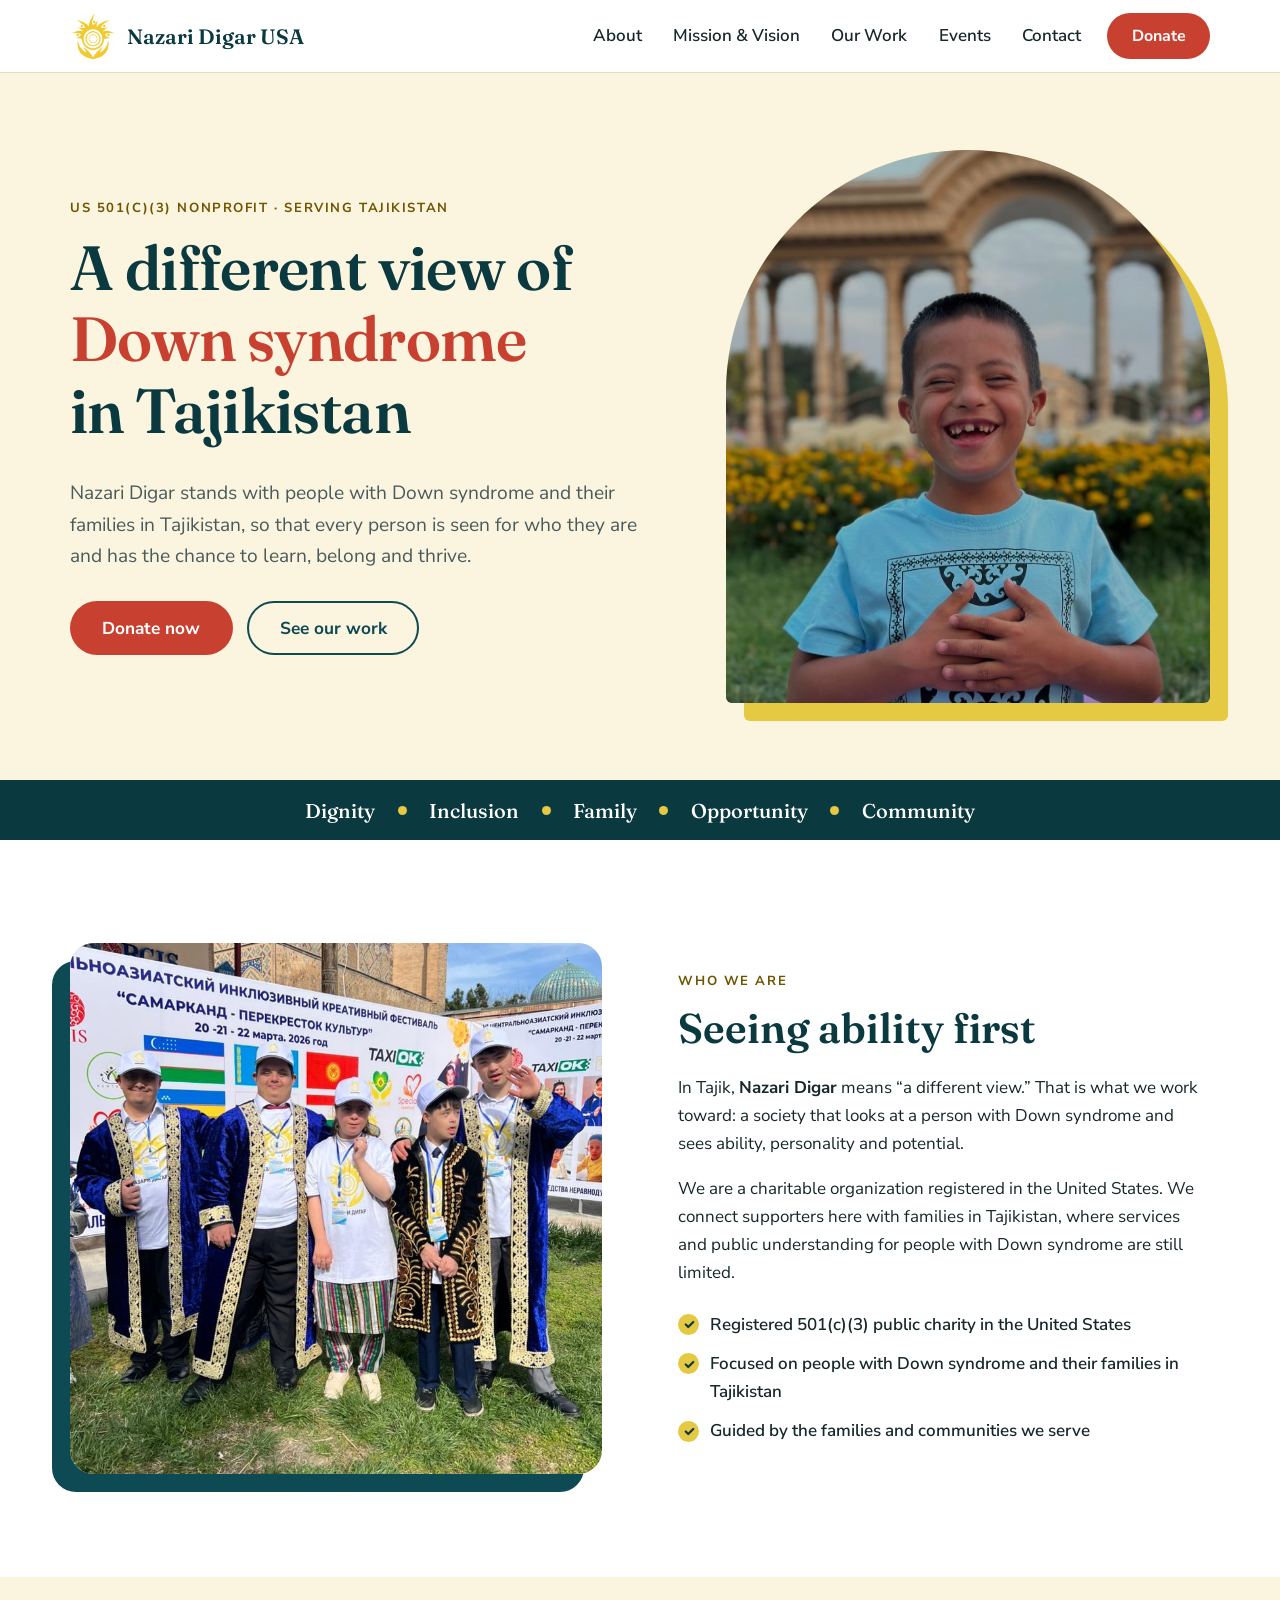
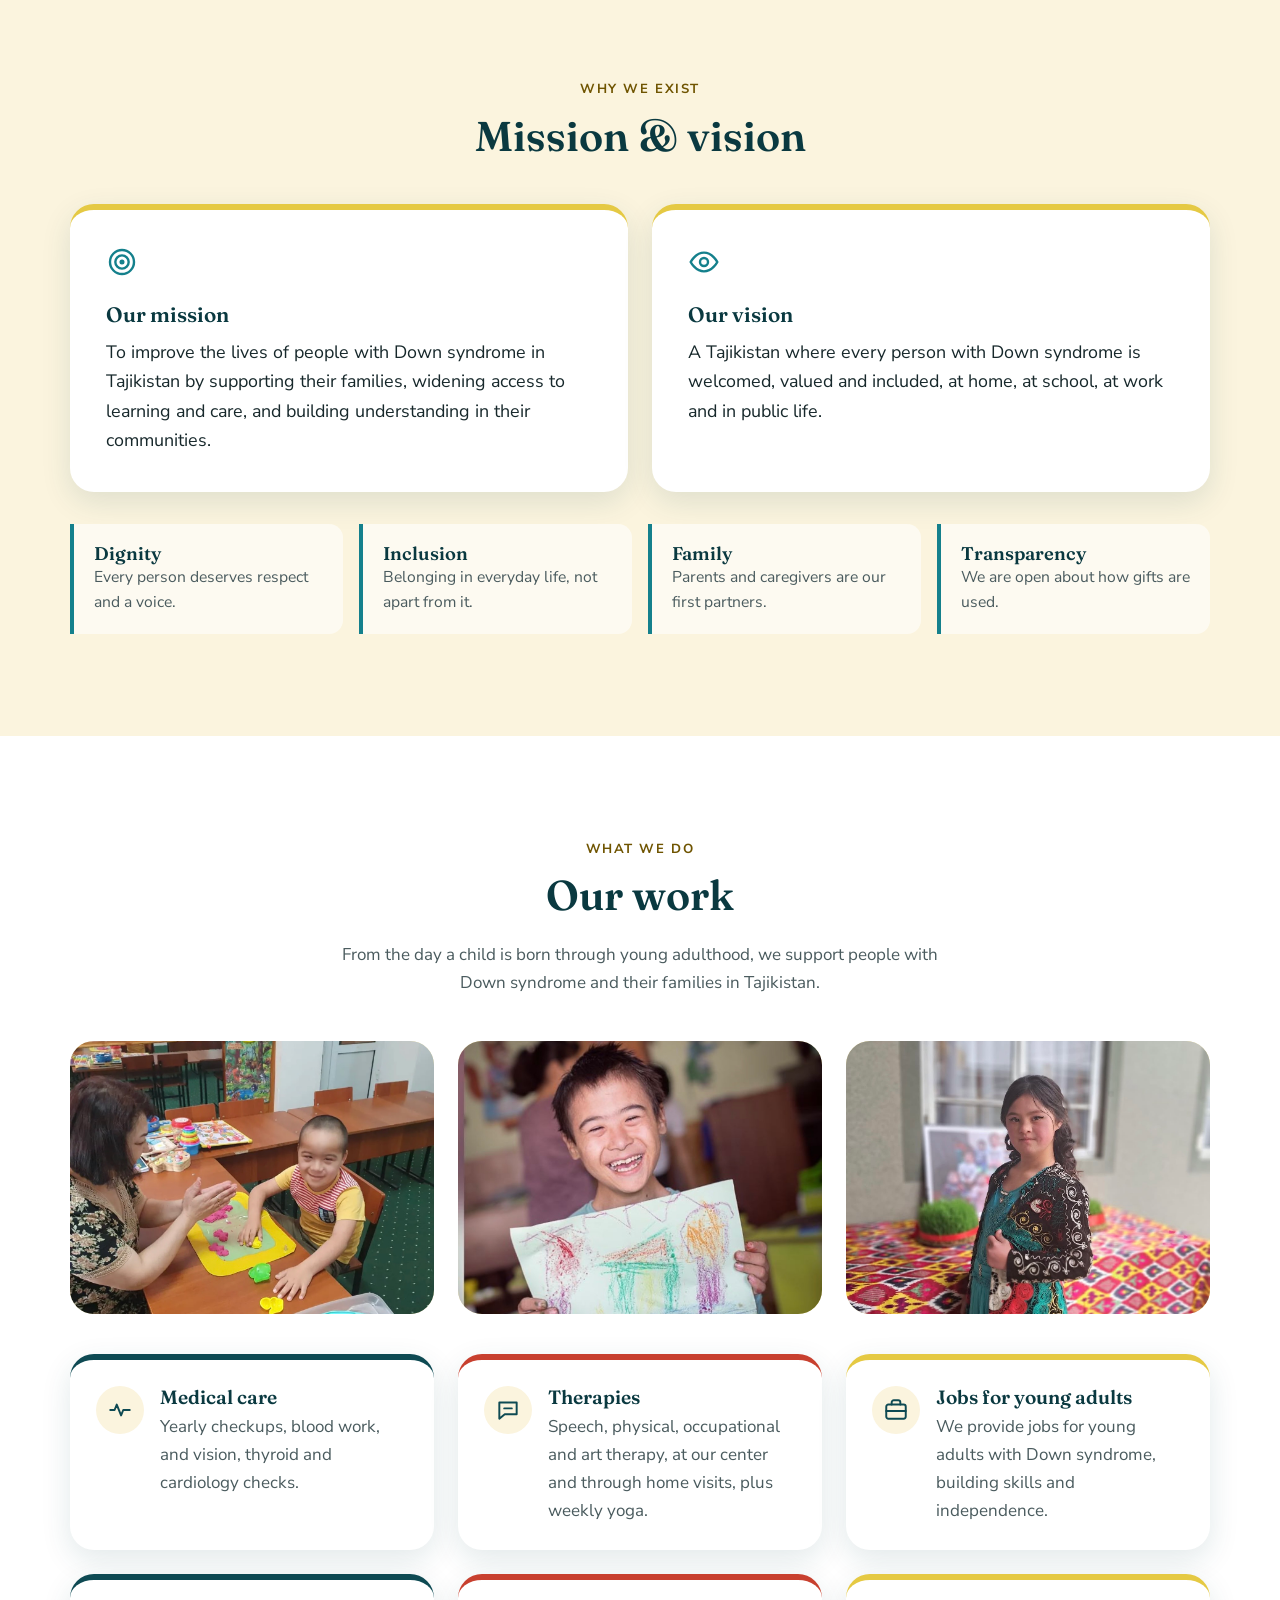
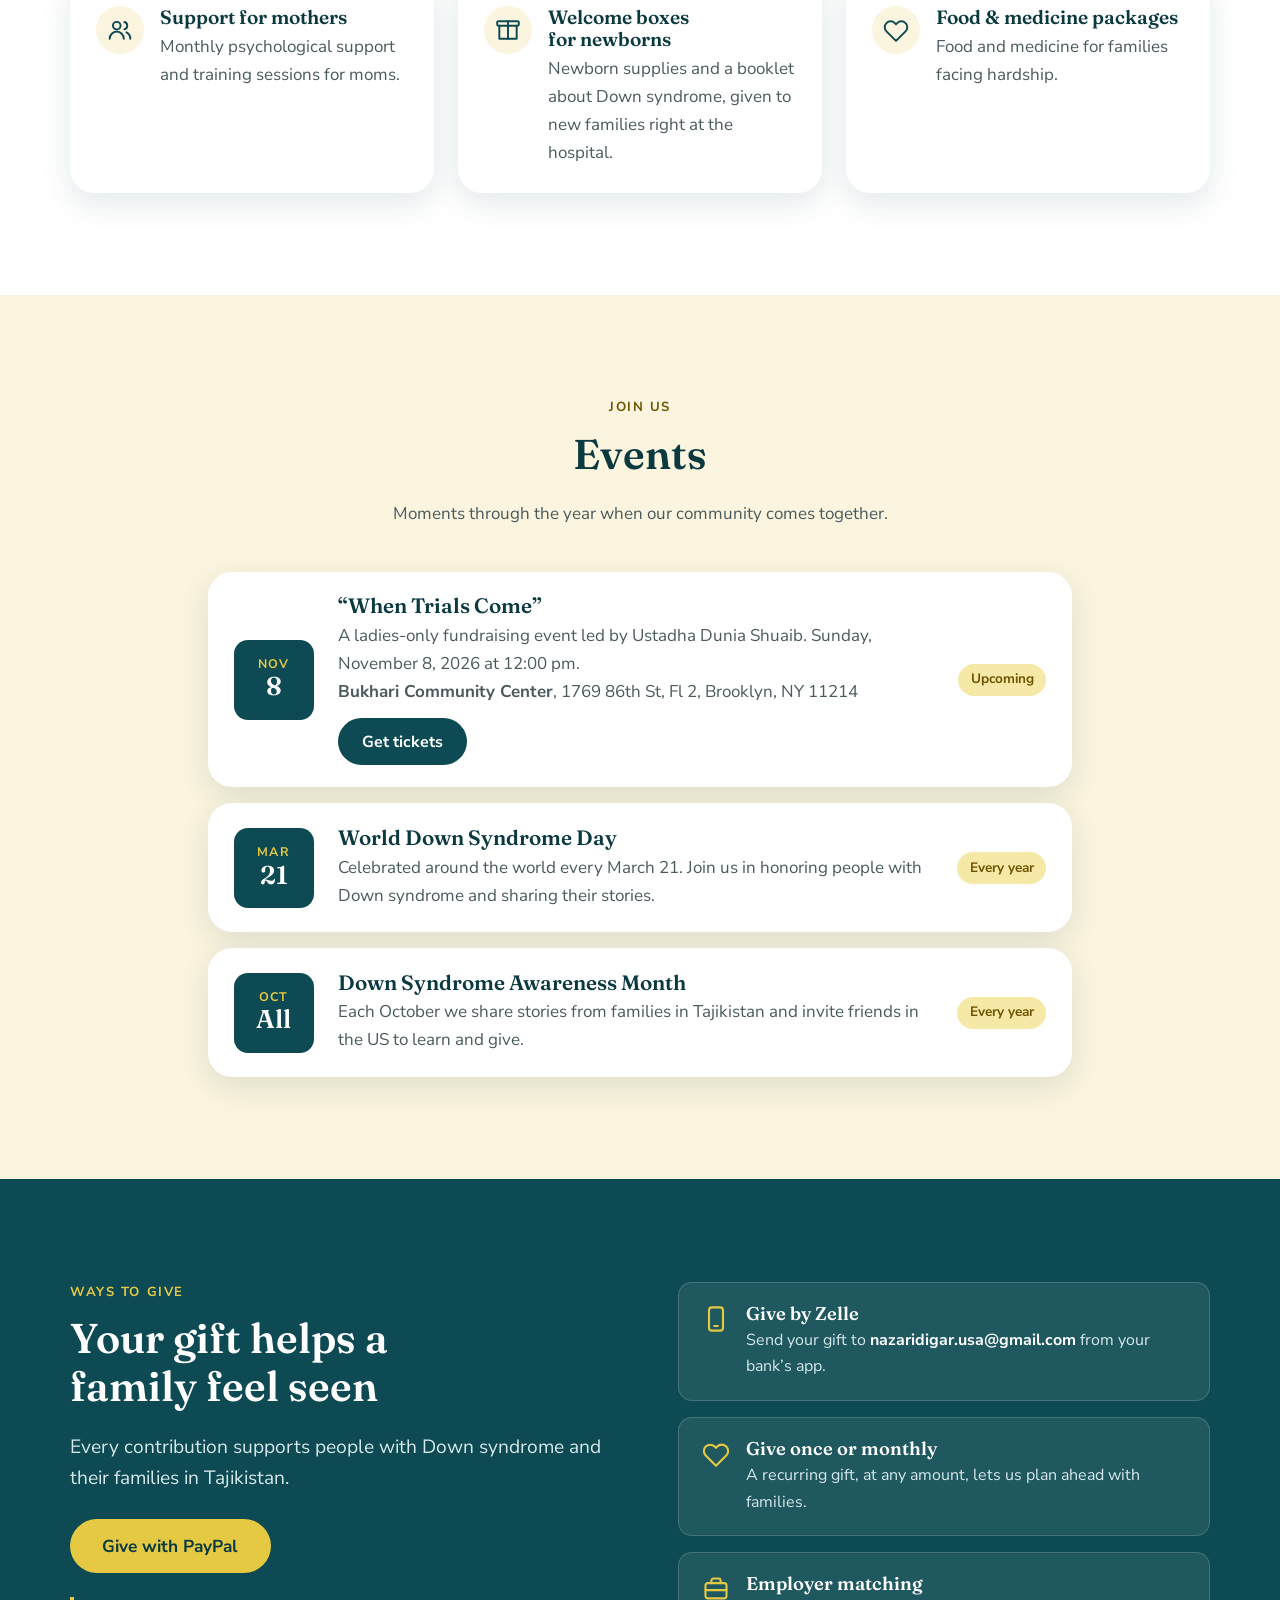
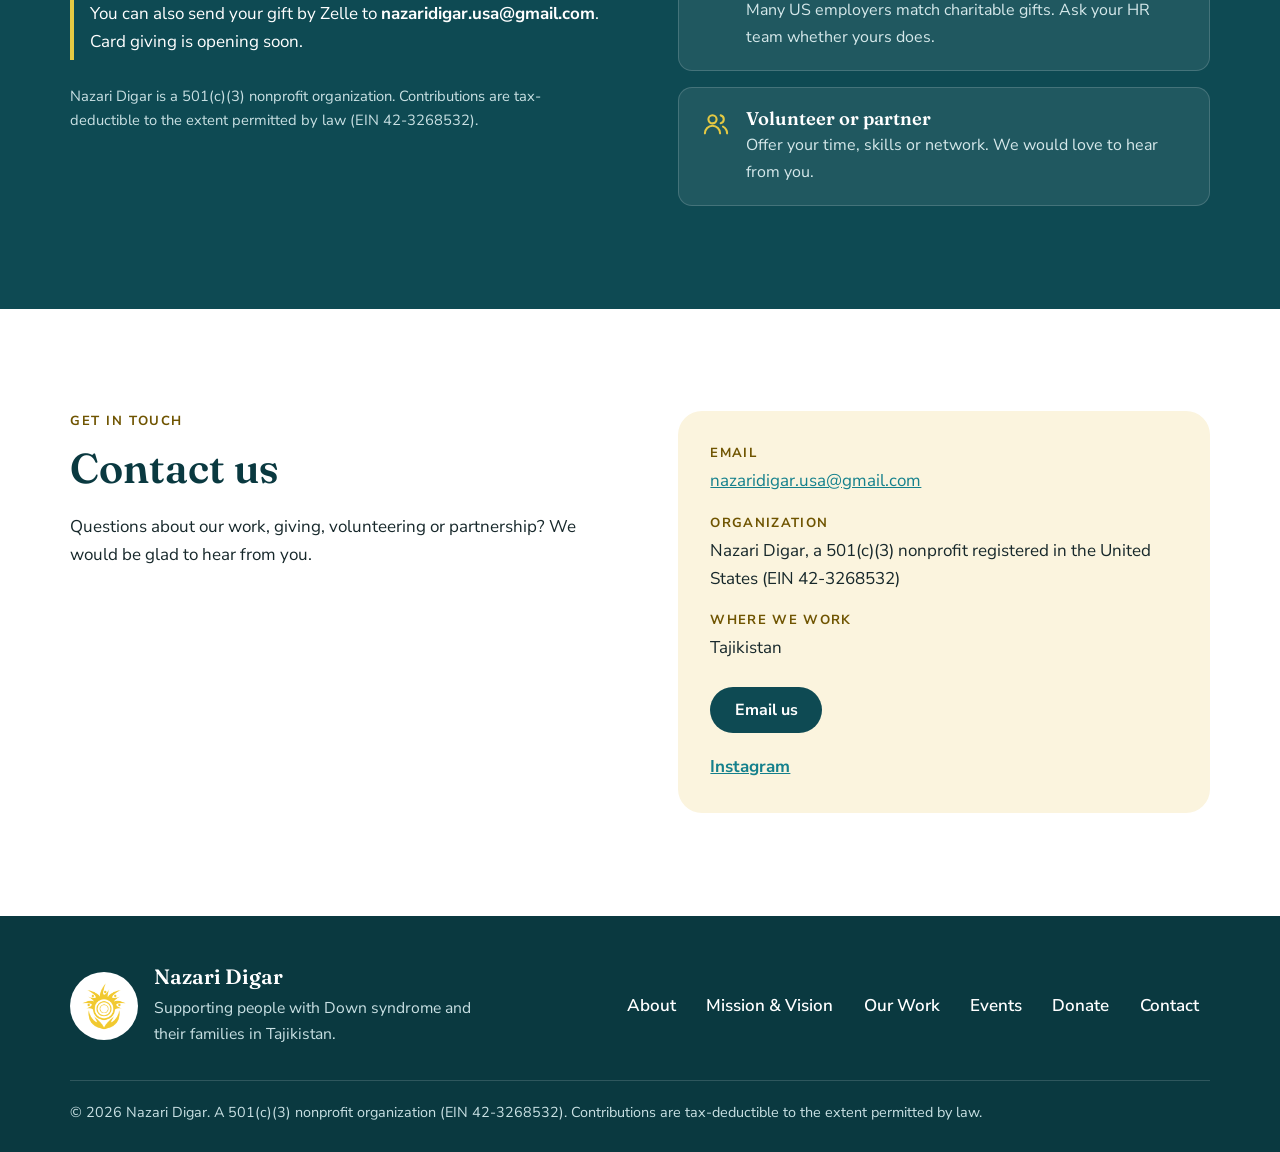
==== index.html @ 706bd33f "Version the stylesheet and script links so browsers load updates Co-Authored-By: Claude Opus 5.5 <no" ====
<!DOCTYPE html>
<html lang="en">
<head>
  <meta charset="utf-8">
  <meta name="viewport" content="width=device-width, initial-scale=1">
  <title>Nazari Digar | Supporting people with Down syndrome in Tajikistan</title>
  <meta name="description" content="Nazari Digar is a US-registered 501(c)(3) nonprofit supporting people with Down syndrome and their families in Tajikistan.">
  <meta property="og:title" content="Nazari Digar">
  <meta property="og:description" content="A US-registered 501(c)(3) nonprofit supporting people with Down syndrome and their families in Tajikistan.">
  <meta property="og:type" content="website">
  <meta property="og:url" content="https://nazaridigarusa.org/">
  <meta property="og:image" content="https://nazaridigarusa.org/photos/hero.jpg">
  <link rel="canonical" href="https://nazaridigarusa.org/">
  <link rel="icon" type="image/png" href="assets/logo-mark.png">
  <link rel="preconnect" href="https://fonts.googleapis.com">
  <link rel="preconnect" href="https://fonts.gstatic.com" crossorigin>
  <link href="https://fonts.googleapis.com/css2?family=Fraunces:opsz,wght@9..144,500;9..144,600;9..144,700&family=Nunito+Sans:opsz,wght@6..12,400;6..12,600;6..12,700&display=swap" rel="stylesheet">
  <link rel="stylesheet" href="styles.css?v=20261004c">
</head>
<body>
  <a class="skip-link" href="#main">Skip to main content</a>

  <header class="site-header">
    <div class="container header-inner">
      <a class="brand" href="#top" aria-label="Nazari Digar USA, home">
        <img src="assets/logo-mark.png" alt="" width="46" height="48">
        <span>Nazari Digar USA</span>
      </a>

      <button class="nav-toggle" type="button" aria-expanded="false" aria-controls="site-nav">
        <svg aria-hidden="true" viewBox="0 0 24 24" width="24" height="24" fill="none" stroke="currentColor" stroke-width="2" stroke-linecap="round"><path d="M4 7h16M4 12h16M4 17h16"/></svg>
        <span>Menu</span>
      </button>

      <nav id="site-nav" class="site-nav" aria-label="Main">
        <a href="#about">About</a>
        <a href="#mission">Mission &amp; Vision</a>
        <a href="#work">Our Work</a>
        <a href="#events">Events</a>
        <a href="#contact">Contact</a>
        <a class="btn btn-donate" href="#donate" data-donate>Donate</a>
      </nav>
    </div>
  </header>

  <main id="main">
    <!-- HERO -->
    <section class="hero" id="top">
      <div class="container hero-inner">
        <div class="hero-copy">
          <p class="eyebrow">US 501(c)(3) nonprofit &middot; Serving Tajikistan</p>
          <h1>A different view of <em>Down syndrome</em> in Tajikistan</h1>
          <p class="lead">Nazari Digar stands with people with Down syndrome and their families in Tajikistan, so that every person is seen for who they are and has the chance to learn, belong and thrive.</p>
          <div class="actions">
            <a class="btn btn-donate btn-lg" href="#donate" data-donate>Donate now</a>
            <a class="btn btn-ghost btn-lg" href="#work">See our work</a>
          </div>
        </div>
        <figure class="photo photo-arch" data-label="photos/hero.jpg">
          <img src="photos/hero.jpg" alt="A boy with Down syndrome laughing with his hands on his chest, in a park in Tajikistan" width="1179" height="1329" style="object-position: 50% 30%">
        </figure>
      </div>
    </section>

    <div class="band" aria-hidden="true">
      <div class="container band-inner">
        <span>Dignity</span><i></i><span>Inclusion</span><i></i><span>Family</span><i></i><span>Opportunity</span><i></i><span>Community</span>
      </div>
    </div>

    <!-- ABOUT -->
    <section class="section" id="about">
      <div class="container split">
        <figure class="photo photo-offset" data-label="photos/about.jpg">
          <img src="photos/about.jpg" alt="Five young people with Down syndrome in traditional robes and Nazari Digar shirts at an inclusive festival in Samarkand" width="810" height="1080" loading="lazy" style="object-position: 50% 62%">
        </figure>
        <div>
          <p class="eyebrow">Who we are</p>
          <h2>Seeing ability first</h2>
          <!-- DRAFT COPY: please review and correct -->
          <p>In Tajik, <strong>Nazari Digar</strong> means &ldquo;a different view.&rdquo; That is what we work toward: a society that looks at a person with Down syndrome and sees ability, personality and potential.</p>
          <p>We are a charitable organization registered in the United States. We connect supporters here with families in Tajikistan, where services and public understanding for people with Down syndrome are still limited.</p>
          <ul class="checks">
            <li>Registered 501(c)(3) public charity in the United States</li>
            <li>Focused on people with Down syndrome and their families in Tajikistan</li>
            <li>Guided by the families and communities we serve</li>
          </ul>
        </div>
      </div>
    </section>

    <!-- MISSION & VISION -->
    <section class="section section-cream" id="mission">
      <div class="container">
        <div class="section-head">
          <p class="eyebrow">Why we exist</p>
          <h2>Mission &amp; vision</h2>
        </div>
        <!-- DRAFT COPY: please review and correct -->
        <div class="mv-grid">
          <article class="mv-card">
            <svg aria-hidden="true" viewBox="0 0 24 24" width="32" height="32" fill="none" stroke="currentColor" stroke-width="1.8" stroke-linecap="round" stroke-linejoin="round"><circle cx="12" cy="12" r="9"/><circle cx="12" cy="12" r="5"/><circle cx="12" cy="12" r="1"/></svg>
            <h3>Our mission</h3>
            <p>To improve the lives of people with Down syndrome in Tajikistan by supporting their families, widening access to learning and care, and building understanding in their communities.</p>
          </article>
          <article class="mv-card">
            <svg aria-hidden="true" viewBox="0 0 24 24" width="32" height="32" fill="none" stroke="currentColor" stroke-width="1.8" stroke-linecap="round" stroke-linejoin="round"><path d="M2 12s3.6-7 10-7 10 7 10 7-3.6 7-10 7S2 12 2 12Z"/><circle cx="12" cy="12" r="3"/></svg>
            <h3>Our vision</h3>
            <p>A Tajikistan where every person with Down syndrome is welcomed, valued and included, at home, at school, at work and in public life.</p>
          </article>
        </div>
        <ul class="values" aria-label="Our values">
          <li><strong>Dignity</strong>Every person deserves respect and a voice.</li>
          <li><strong>Inclusion</strong>Belonging in everyday life, not apart from it.</li>
          <li><strong>Family</strong>Parents and caregivers are our first partners.</li>
          <li><strong>Transparency</strong>We are open about how gifts are used.</li>
        </ul>
      </div>
    </section>

    <!-- OUR WORK -->
    <section class="section" id="work">
      <div class="container">
        <div class="section-head">
          <p class="eyebrow">What we do</p>
          <h2>Our work</h2>
          <p>From the day a child is born through young adulthood, we support people with Down syndrome and their families in Tajikistan.</p>
        </div>
        <div class="photo-strip">
          <figure class="photo" data-label="photos/program-learning.jpg">
            <img src="photos/program-learning.jpg" alt="A teacher claps as a smiling boy with Down syndrome shapes modelling clay at a classroom table" width="1179" height="1128" loading="lazy" style="object-position: 50% 30%">
          </figure>
          <figure class="photo" data-label="photos/program-family.jpg">
            <img src="photos/program-family.jpg" alt="A laughing boy with Down syndrome holds up his colourful crayon drawing" width="1179" height="1155" loading="lazy" style="object-position: 50% 22%">
          </figure>
          <figure class="photo" data-label="photos/program-awareness.jpg">
            <img src="photos/program-awareness.jpg" alt="A girl with Down syndrome in an embroidered traditional jacket beside a Navruz table" width="1179" height="1308" loading="lazy" style="object-position: 50% 18%">
          </figure>
        </div>
        <ul class="programs">
          <li class="program">
            <span class="program-icon"><svg aria-hidden="true" viewBox="0 0 24 24" width="26" height="26" fill="none" stroke="currentColor" stroke-width="1.8" stroke-linecap="round" stroke-linejoin="round"><path d="M3 12h4l2-5 4 10 2-5h6"/></svg></span>
            <div>
              <h3>Medical care</h3>
              <p>Yearly checkups, blood work, and vision, thyroid and cardiology checks.</p>
            </div>
          </li>
          <li class="program">
            <span class="program-icon"><svg aria-hidden="true" viewBox="0 0 24 24" width="26" height="26" fill="none" stroke="currentColor" stroke-width="1.8" stroke-linecap="round" stroke-linejoin="round"><path d="M4 5h16v11H9l-5 4V5Z"/><path d="M8.5 10.5h7"/></svg></span>
            <div>
              <h3>Therapies</h3>
              <p>Speech, physical, occupational and art therapy, at our center and through home visits, plus weekly yoga.</p>
            </div>
          </li>
          <li class="program">
            <span class="program-icon"><svg aria-hidden="true" viewBox="0 0 24 24" width="26" height="26" fill="none" stroke="currentColor" stroke-width="1.8" stroke-linecap="round" stroke-linejoin="round"><rect x="3" y="7" width="18" height="13" rx="2"/><path d="M8 7V5a2 2 0 0 1 2-2h4a2 2 0 0 1 2 2v2M3 13h18"/></svg></span>
            <div>
              <h3>Jobs for young adults</h3>
              <p>We provide jobs for young adults with Down syndrome, building skills and independence.</p>
            </div>
          </li>
          <li class="program">
            <span class="program-icon"><svg aria-hidden="true" viewBox="0 0 24 24" width="26" height="26" fill="none" stroke="currentColor" stroke-width="1.8" stroke-linecap="round" stroke-linejoin="round"><circle cx="9" cy="8" r="3.5"/><path d="M2.5 20a6.5 6.5 0 0 1 13 0M16 4.6a3.5 3.5 0 0 1 0 6.8M18 14.2a6.5 6.5 0 0 1 3.5 5.8"/></svg></span>
            <div>
              <h3>Support for mothers</h3>
              <p>Monthly psychological support and training sessions for moms.</p>
            </div>
          </li>
          <li class="program">
            <span class="program-icon"><svg aria-hidden="true" viewBox="0 0 24 24" width="26" height="26" fill="none" stroke="currentColor" stroke-width="1.8" stroke-linecap="round" stroke-linejoin="round"><path d="M20 8v12H4V8"/><rect x="2" y="4" width="20" height="4" rx="1"/><path d="M12 4v16"/></svg></span>
            <div>
              <h3>Welcome boxes for newborns</h3>
              <p>Newborn supplies and a booklet about Down syndrome, given to new families right at the hospital.</p>
            </div>
          </li>
          <li class="program">
            <span class="program-icon"><svg aria-hidden="true" viewBox="0 0 24 24" width="26" height="26" fill="none" stroke="currentColor" stroke-width="1.8" stroke-linecap="round" stroke-linejoin="round"><path d="M20.8 5.6a5.4 5.4 0 0 0-7.7 0L12 6.7l-1.1-1.1a5.4 5.4 0 0 0-7.7 7.7L12 22l8.8-8.7a5.4 5.4 0 0 0 0-7.7Z"/></svg></span>
            <div>
              <h3>Food &amp; medicine packages</h3>
              <p>Food and medicine for families facing hardship.</p>
            </div>
          </li>
        </ul>
      </div>
    </section>

    <!-- EVENTS -->
    <section class="section section-cream" id="events">
      <div class="container">
        <div class="section-head">
          <p class="eyebrow">Join us</p>
          <h2>Events</h2>
          <p>Moments through the year when our community comes together.</p>
        </div>
                <ol class="events">
          <li class="event">
            <div class="event-date"><span>Nov</span><strong>8</strong></div>
            <div>
              <h3>&ldquo;When Trials Come&rdquo;</h3>
              <p>A ladies-only fundraising event led by Ustadha Dunia Shuaib. Sunday, November 8, 2026 at 12:00 pm.</p>
              <p><strong>Bukhari Community Center</strong>, 1769 86th St, Fl 2, Brooklyn, NY 11214</p>
              <p class="event-cta">
                <a class="btn btn-teal" href="#events" data-ticket hidden>Get tickets</a>
                <span data-ticket-pending>Tickets will be available here soon.</span>
              </p>
            </div>
            <span class="tag">Upcoming</span>
          </li>
          <li class="event">
            <div class="event-date"><span>Mar</span><strong>21</strong></div>
            <div>
              <h3>World Down Syndrome Day</h3>
              <p>Celebrated around the world every March 21. Join us in honoring people with Down syndrome and sharing their stories.</p>
            </div>
            <span class="tag">Every year</span>
          </li>
          <li class="event">
            <div class="event-date"><span>Oct</span><strong>All</strong></div>
            <div>
              <h3>Down Syndrome Awareness Month</h3>
              <p>Each October we share stories from families in Tajikistan and invite friends in the US to learn and give.</p>
            </div>
            <span class="tag">Every year</span>
          </li>
        </ol>
      </div>
    </section>

    <!-- DONATE -->
    <section class="section section-teal" id="donate">
      <div class="container split split-donate">
        <div>
          <p class="eyebrow eyebrow-light">Ways to give</p>
          <h2>Your gift helps a family feel seen</h2>
          <p class="lead">Every contribution supports people with Down syndrome and their families in Tajikistan.</p>

          <div class="actions">
            <a class="btn btn-gold btn-lg" href="#donate" data-pay="stripe" target="_blank" rel="noopener" hidden>Give by card</a>
            <a class="btn btn-gold btn-lg" href="#donate" data-pay="paypal" target="_blank" rel="noopener" hidden>Give with PayPal</a>
          </div>
          <p class="notice">You can also send your gift by Zelle to <strong>nazaridigar.usa@gmail.com</strong>.<span data-pay-pending="stripe"> Card giving is opening soon.</span></p>

          <p class="fine">Nazari Digar is a 501(c)(3) nonprofit organization. Contributions are tax-deductible to the extent permitted by law <span data-ein></span>.</p>
        </div>

        <ul class="give-list">
          <li>
            <svg aria-hidden="true" viewBox="0 0 24 24" width="28" height="28" fill="none" stroke="currentColor" stroke-width="1.8" stroke-linecap="round" stroke-linejoin="round"><rect x="6" y="2" width="12" height="20" rx="2.5"/><path d="M10.5 18h3"/></svg>
            <div><h3>Give by Zelle</h3><p>Send your gift to <strong>nazaridigar.usa@gmail.com</strong> from your bank&rsquo;s app.</p></div>
          </li>
          <li>
            <svg aria-hidden="true" viewBox="0 0 24 24" width="28" height="28" fill="none" stroke="currentColor" stroke-width="1.8" stroke-linecap="round" stroke-linejoin="round"><path d="M20.8 5.6a5.4 5.4 0 0 0-7.7 0L12 6.7l-1.1-1.1a5.4 5.4 0 0 0-7.7 7.7L12 22l8.8-8.7a5.4 5.4 0 0 0 0-7.7Z"/></svg>
            <div><h3>Give once or monthly</h3><p>A recurring gift, at any amount, lets us plan ahead with families.</p></div>
          </li>
          <li>
            <svg aria-hidden="true" viewBox="0 0 24 24" width="28" height="28" fill="none" stroke="currentColor" stroke-width="1.8" stroke-linecap="round" stroke-linejoin="round"><rect x="3" y="7" width="18" height="13" rx="2"/><path d="M8 7V5a2 2 0 0 1 2-2h4a2 2 0 0 1 2 2v2M3 13h18"/></svg>
            <div><h3>Employer matching</h3><p>Many US employers match charitable gifts. Ask your HR team whether yours does.</p></div>
          </li>
          <li>
            <svg aria-hidden="true" viewBox="0 0 24 24" width="28" height="28" fill="none" stroke="currentColor" stroke-width="1.8" stroke-linecap="round" stroke-linejoin="round"><circle cx="9" cy="8" r="3.5"/><path d="M2.5 20a6.5 6.5 0 0 1 13 0M16 4.6a3.5 3.5 0 0 1 0 6.8M18 14.2a6.5 6.5 0 0 1 3.5 5.8"/></svg>
            <div><h3>Volunteer or partner</h3><p>Offer your time, skills or network. We would love to hear from you.</p></div>
          </li>
        </ul>
      </div>
    </section>

    <!-- CONTACT -->
    <section class="section" id="contact">
      <div class="container contact">
        <div>
          <p class="eyebrow">Get in touch</p>
          <h2>Contact us</h2>
          <p>Questions about our work, giving, volunteering or partnership? We would be glad to hear from you.</p>
        </div>
        <div class="contact-card">
          <dl>
            <dt>Email</dt>
            <dd data-email>Our contact email will be listed here shortly.</dd>
            <dt>Organization</dt>
            <dd>Nazari Digar, a 501(c)(3) nonprofit registered in the United States <span data-ein></span></dd>
            <dt>Where we work</dt>
            <dd>Tajikistan</dd>
          </dl>
          <a class="btn btn-teal" href="#contact" data-email-button="Hello Nazari Digar">Email us</a>
          <p class="social" data-social-wrap>
            <a href="#" data-social="instagram" target="_blank" rel="noopener">Instagram</a>
            <a href="#" data-social="facebook" target="_blank" rel="noopener">Facebook</a>
          </p>
        </div>
      </div>
    </section>
  </main>

  <footer class="site-footer">
    <div class="container footer-inner">
      <div class="footer-brand">
        <span class="footer-logo"><img src="assets/logo-mark.png" alt="" width="46" height="48"></span>
        <div>
          <strong>Nazari Digar</strong>
          <p>Supporting people with Down syndrome and their families in Tajikistan.</p>
        </div>
      </div>
      <nav class="footer-nav" aria-label="Footer">
        <a href="#about">About</a>
        <a href="#mission">Mission &amp; Vision</a>
        <a href="#work">Our Work</a>
        <a href="#events">Events</a>
        <a href="#donate">Donate</a>
        <a href="#contact">Contact</a>
      </nav>
    </div>
    <div class="container footer-legal">
      <p>&copy; <span data-year>2026</span> Nazari Digar. A 501(c)(3) nonprofit organization <span data-ein></span>. Contributions are tax-deductible to the extent permitted by law.</p>
    </div>
  </footer>

  <script src="script.js?v=20261004c"></script>
</body>
</html>
---- styles.css ----
/* Nazari Digar — site styles
   Palette is drawn from the logo gold, paired with a deep teal. */

:root {
  --gold: #e5c943;
  --gold-soft: #f6e9a8;
  --gold-ink: #6f5400;
  --teal: #0e4a53;
  --teal-deep: #0a3940;
  --teal-bright: #14808c;
  --coral: #c8402f;
  --coral-dark: #a63323;
  --cream: #fbf4de;
  --paper: #ffffff;
  --ink: #17282b;
  --muted: #4a5b5e;
  --line: #e4dcc2;

  --font-head: "Fraunces", Georgia, "Times New Roman", serif;
  --font-body: "Nunito Sans", system-ui, -apple-system, "Segoe UI", sans-serif;

  --radius: 14px;
  --radius-lg: 24px;
  --shadow: 0 10px 30px rgba(14, 74, 83, 0.12);
  --header-h: 72px;
}

*, *::before, *::after { box-sizing: border-box; }

html { scroll-behavior: smooth; scroll-padding-top: calc(var(--header-h) + 12px); }

body {
  margin: 0;
  font-family: var(--font-body);
  font-size: 1.0625rem;
  line-height: 1.65;
  color: var(--ink);
  background: var(--paper);
  -webkit-font-smoothing: antialiased;
}

img { max-width: 100%; height: auto; display: block; }

h1, h2, h3 {
  font-family: var(--font-head);
  line-height: 1.15;
  margin: 0 0 0.5em;
  color: var(--teal-deep);
  text-wrap: balance;
}
h1 { font-size: clamp(2.3rem, 5.4vw, 3.9rem); font-weight: 600; letter-spacing: -0.01em; }
h2 { font-size: clamp(1.8rem, 3.6vw, 2.6rem); font-weight: 600; }
h3 { font-size: 1.3rem; font-weight: 600; }
h1 em { font-style: normal; color: var(--coral); }

p { margin: 0 0 1em; }
a { color: var(--teal-bright); }

:focus-visible {
  outline: 3px solid var(--teal-bright);
  outline-offset: 3px;
  border-radius: 4px;
}
.section-teal :focus-visible, .site-footer :focus-visible { outline-color: var(--gold); }

.container { width: min(1140px, 100% - 2.5rem); margin-inline: auto; }

.skip-link {
  position: absolute; left: 1rem; top: -4rem; z-index: 100;
  background: var(--teal); color: #fff; padding: 0.75rem 1rem; border-radius: 8px;
}
.skip-link:focus { top: 1rem; }

.eyebrow {
  font-weight: 700; font-size: 0.82rem; letter-spacing: 0.12em; text-transform: uppercase;
  color: var(--gold-ink); margin-bottom: 0.75rem;
}
.eyebrow-light { color: var(--gold); }
.lead { font-size: 1.2rem; color: var(--muted); max-width: 34em; }
.fine { font-size: 0.92rem; }

/* Buttons */
.btn {
  display: inline-flex; align-items: center; justify-content: center;
  min-height: 46px; padding: 0.65rem 1.4rem;
  font: 700 1rem var(--font-body); text-decoration: none;
  border-radius: 999px; border: 2px solid transparent; cursor: pointer;
  transition: background-color 0.18s ease, color 0.18s ease, border-color 0.18s ease, transform 0.18s ease;
}
.btn:active { transform: scale(0.97); }
.btn-lg { min-height: 54px; padding: 0.8rem 1.9rem; font-size: 1.08rem; }
.btn-donate { background: var(--coral); color: #fff; }
.btn-donate:hover { background: var(--coral-dark); }
.btn-ghost { border-color: var(--teal); color: var(--teal); }
.btn-ghost:hover { background: var(--teal); color: #fff; }
.btn-gold { background: var(--gold); color: var(--teal-deep); }
.btn-gold:hover { background: #f0d85e; }
.btn-teal { background: var(--teal); color: #fff; }
.btn-teal:hover { background: var(--teal-deep); }
[hidden] { display: none !important; }

/* Header */
.site-header {
  position: sticky; top: 0; z-index: 50;
  background: rgba(255, 255, 255, 0.97);
  border-bottom: 1px solid var(--line);
}
.header-inner { display: flex; align-items: center; justify-content: space-between; min-height: var(--header-h); gap: 1rem; }
.brand {
  display: inline-flex; align-items: center; gap: 0.7rem;
  font: 600 1.3rem var(--font-head); color: var(--teal-deep); text-decoration: none;
}
.brand img { width: 46px; height: auto; }
.brand span { white-space: nowrap; }
.site-nav { display: flex; align-items: center; gap: 0.35rem; }
.site-nav a:not(.btn) {
  padding: 0.6rem 0.8rem; border-radius: 8px;
  color: var(--ink); font-weight: 600; text-decoration: none;
}
.site-nav a:not(.btn):hover { background: var(--cream); color: var(--teal); }
.site-nav .btn { margin-left: 0.5rem; }
.nav-toggle {
  display: none; align-items: center; gap: 0.5rem;
  min-height: 46px; padding: 0 0.9rem;
  font: 700 1rem var(--font-body); color: var(--teal-deep);
  background: none; border: 2px solid var(--line); border-radius: 999px; cursor: pointer;
}

/* Hero */
.hero { background: var(--cream); padding: clamp(2.5rem, 6vw, 5rem) 0; overflow: hidden; }
.hero-inner { display: grid; grid-template-columns: 1.1fr 0.9fr; gap: clamp(2rem, 5vw, 4.5rem); align-items: center; }
.actions { display: flex; flex-wrap: wrap; gap: 0.9rem; margin-top: 1.75rem; }

/* Photo slots */
.photo { margin: 0; position: relative; overflow: hidden; border-radius: var(--radius-lg); background: var(--gold-soft); }
.photo img { width: 100%; height: 100%; object-fit: cover; }
.photo-arch { aspect-ratio: 7 / 8; border-radius: 999px 999px var(--radius-lg) var(--radius-lg); box-shadow: 18px 18px 0 var(--gold); }
.photo-offset { aspect-ratio: 1 / 1; box-shadow: -18px 18px 0 var(--teal); }
.card .photo { aspect-ratio: 10 / 7; border-radius: 0; }
.photo.is-empty {
  background:
    url("assets/logo-mark.png") center / 38% no-repeat,
    linear-gradient(160deg, #fff7d1, var(--gold-soft));
}
.photo.is-empty::after {
  content: "Photo: " attr(data-label);
  position: absolute; left: 50%; bottom: 0.8rem; transform: translateX(-50%);
  font-size: 0.75rem; white-space: nowrap; color: var(--gold-ink);
  background: rgba(255, 255, 255, 0.8); padding: 0.15rem 0.6rem; border-radius: 999px;
}

/* Value band */
.band { background: var(--teal-deep); color: #fff; }
.band-inner {
  display: flex; flex-wrap: wrap; align-items: center; justify-content: center;
  gap: 0.5rem 1.4rem; padding: 1.1rem 0;
  font: 500 1.25rem var(--font-head);
}
.band i { width: 9px; height: 9px; border-radius: 50%; background: var(--gold); }

/* Sections */
.section { padding: clamp(3.5rem, 8vw, 6.5rem) 0; }
.section-cream { background: var(--cream); }
.section-teal { background: var(--teal); color: #eaf4f5; }
.section-teal h2, .section-teal h3 { color: #fff; }
.section-teal .lead { color: #d5e8ea; }
.section-head { max-width: 40rem; margin: 0 auto 2.75rem; text-align: center; }
.section-head p:last-child { color: var(--muted); margin: 0; }

.split { display: grid; grid-template-columns: 1fr 1fr; gap: clamp(2.5rem, 6vw, 5rem); align-items: center; }
.split > div > p { max-width: 36em; }

.checks { list-style: none; padding: 0; margin: 1.5rem 0 0; display: grid; gap: 0.7rem; }
.checks li { position: relative; padding-left: 2rem; font-weight: 600; }
.checks li::before {
  content: ""; position: absolute; left: 0; top: 0.2em; width: 1.3rem; height: 1.3rem; border-radius: 50%;
  background: var(--gold) url("data:image/svg+xml,%3Csvg xmlns='http://www.w3.org/2000/svg' viewBox='0 0 24 24' fill='none' stroke='%230a3940' stroke-width='3.5' stroke-linecap='round' stroke-linejoin='round'%3E%3Cpath d='m6 12 4 4 8-8'/%3E%3C/svg%3E") center / 70% no-repeat;
}

/* Mission & vision */
.mv-grid { display: grid; grid-template-columns: 1fr 1fr; gap: 1.5rem; }
.mv-card { background: var(--paper); border-radius: var(--radius-lg); padding: 2.25rem; box-shadow: var(--shadow); border-top: 6px solid var(--gold); }
.mv-card svg { color: var(--teal-bright); margin-bottom: 1rem; }
.mv-card p { margin: 0; font-size: 1.12rem; }
.values { list-style: none; padding: 0; margin: 2rem 0 0; display: grid; grid-template-columns: repeat(4, 1fr); gap: 1rem; }
.values li { padding: 1.1rem 1.25rem; border-left: 4px solid var(--teal-bright); background: rgba(255, 255, 255, 0.6); border-radius: 0 var(--radius) var(--radius) 0; font-size: 0.98rem; color: var(--muted); }
.values strong { display: block; font: 600 1.15rem var(--font-head); color: var(--teal-deep); }

/* Programs */
.photo-strip { display: grid; grid-template-columns: repeat(3, 1fr); gap: 1.5rem; margin-bottom: 2.5rem; }
.photo-strip .photo { aspect-ratio: 4 / 3; }
.programs { list-style: none; padding: 0; margin: 0; display: grid; grid-template-columns: repeat(3, 1fr); gap: 1.5rem; }
.program { display: flex; gap: 1rem; padding: 1.6rem; background: var(--paper); border-radius: var(--radius-lg); box-shadow: var(--shadow); border-top: 6px solid var(--teal); }
.program:nth-child(3n + 2) { border-top-color: var(--coral); }
.program:nth-child(3n) { border-top-color: var(--gold); }
.program-icon { flex: none; width: 3rem; height: 3rem; border-radius: 50%; display: grid; place-items: center; background: var(--cream); color: var(--teal); }
.program h3 { font-size: 1.2rem; margin-bottom: 0.3rem; }
.program p { margin: 0; color: var(--muted); }

/* Events */
.events { list-style: none; padding: 0; margin: 0 auto; max-width: 54rem; display: grid; gap: 1rem; }
.event {
  display: grid; grid-template-columns: auto 1fr auto; gap: 1.5rem; align-items: center;
  background: var(--paper); border-radius: var(--radius-lg); padding: 1.4rem 1.6rem; box-shadow: var(--shadow);
}
.event h3 { margin-bottom: 0.25rem; }
.event p { margin: 0; color: var(--muted); }
.event .event-cta { margin-top: 0.75rem; font-weight: 700; color: var(--gold-ink); }
.event-date {
  width: 5rem; height: 5rem; border-radius: var(--radius);
  background: var(--teal); color: #fff;
  display: grid; place-content: center; text-align: center; line-height: 1.1;
}
.event-date span { font-size: 0.78rem; font-weight: 700; letter-spacing: 0.1em; text-transform: uppercase; color: var(--gold); }
.event-date strong { font: 600 1.6rem var(--font-head); }
.tag { font-size: 0.85rem; font-weight: 700; padding: 0.3rem 0.8rem; border-radius: 999px; background: var(--gold-soft); color: var(--gold-ink); white-space: nowrap; }

/* Donate */
.split-donate { align-items: start; }
.notice { border-left: 4px solid var(--gold); padding: 0.2rem 0 0.2rem 1rem; margin: 1.5rem 0; color: #fff; }
.split-donate .actions { margin-top: 1.5rem; }
.section-teal .fine { color: #c9e0e3; margin-top: 1.5rem; max-width: 34em; }
.give-list { list-style: none; padding: 0; margin: 0; display: grid; gap: 1rem; }
.give-list li { display: flex; gap: 1rem; padding: 1.25rem 1.4rem; border-radius: var(--radius); background: rgba(255, 255, 255, 0.08); border: 1px solid rgba(255, 255, 255, 0.16); }
.give-list svg { flex: none; color: var(--gold); margin-top: 0.15rem; }
.give-list h3 { font-size: 1.15rem; margin-bottom: 0.2rem; }
.give-list p { margin: 0; color: #d5e8ea; font-size: 1rem; }
.give-list li > div { min-width: 0; }
.give-list strong, .notice strong { color: #fff; overflow-wrap: anywhere; }

/* Contact */
.contact { display: grid; grid-template-columns: 1fr 1fr; gap: clamp(2rem, 6vw, 5rem); align-items: start; }
.contact-card { background: var(--cream); border-radius: var(--radius-lg); padding: 2rem; }
.contact-card dl { margin: 0 0 1.5rem; }
.contact-card dt { font-size: 0.82rem; font-weight: 700; letter-spacing: 0.1em; text-transform: uppercase; color: var(--gold-ink); }
.contact-card dd { margin: 0.15rem 0 1.1rem; overflow-wrap: anywhere; }
.social { display: flex; gap: 1.25rem; margin: 1.25rem 0 0; font-weight: 700; }

/* Footer */
.site-footer { background: var(--teal-deep); color: #c9e0e3; padding-top: 3rem; }
.footer-inner { display: flex; flex-wrap: wrap; justify-content: space-between; gap: 2rem; padding-bottom: 2rem; }
.footer-brand { display: flex; gap: 1rem; align-items: center; max-width: 26rem; }
.footer-brand strong { font: 600 1.3rem var(--font-head); color: #fff; }
.footer-brand p { margin: 0.2rem 0 0; font-size: 0.98rem; }
.footer-logo { flex: none; width: 68px; height: 68px; border-radius: 50%; background: #fff; display: grid; place-items: center; }
.footer-nav { display: flex; flex-wrap: wrap; gap: 0.25rem 0.5rem; align-items: center; }
.footer-nav a { color: #fff; font-weight: 600; text-decoration: none; padding: 0.6rem 0.7rem; border-radius: 8px; }
.footer-nav a:hover { color: var(--gold); }
.footer-legal { border-top: 1px solid rgba(255, 255, 255, 0.15); padding: 1.25rem 0 1.75rem; font-size: 0.9rem; }
.footer-legal p { margin: 0; }

/* Responsive */
@media (max-width: 960px) {
  .nav-toggle { display: inline-flex; }
  .site-nav {
    display: none; position: absolute; left: 0; right: 0; top: 100%;
    flex-direction: column; align-items: stretch; gap: 0.25rem;
    padding: 0.75rem 1.25rem 1.25rem; background: var(--paper);
    border-bottom: 1px solid var(--line); box-shadow: var(--shadow);
  }
  .site-nav.is-open { display: flex; }
  .site-nav a:not(.btn) { padding: 0.85rem 0.75rem; }
  .site-nav .btn { margin: 0.5rem 0 0; }
  .values { grid-template-columns: 1fr 1fr; }
  .programs { grid-template-columns: 1fr 1fr; }
}

@media (max-width: 760px) {
  .hero-inner, .split, .contact, .mv-grid { grid-template-columns: 1fr; }
  .photo-arch { max-width: 22rem; margin-inline: auto; width: calc(100% - 18px); }
  .photo-offset { margin-left: 18px; }
  .event { grid-template-columns: auto 1fr; gap: 1rem; padding: 1.2rem; }
  .event .tag { grid-column: 2; justify-self: start; }
  .event-date { width: 4.2rem; height: 4.2rem; }
  .band-inner { font-size: 1.05rem; }
  .programs { grid-template-columns: 1fr; }
  .photo-strip { gap: 0.6rem; }
  .photo-strip .photo { aspect-ratio: 1 / 1; border-radius: var(--radius); }
}

@media (max-width: 460px) {
  .brand { font-size: 1.1rem; gap: 0.5rem; }
  .brand img { width: 38px; }
  .values { grid-template-columns: 1fr; }
  .actions .btn { width: 100%; }
}

@media (prefers-reduced-motion: reduce) {
  html { scroll-behavior: auto; }
  * { transition: none !important; }
}
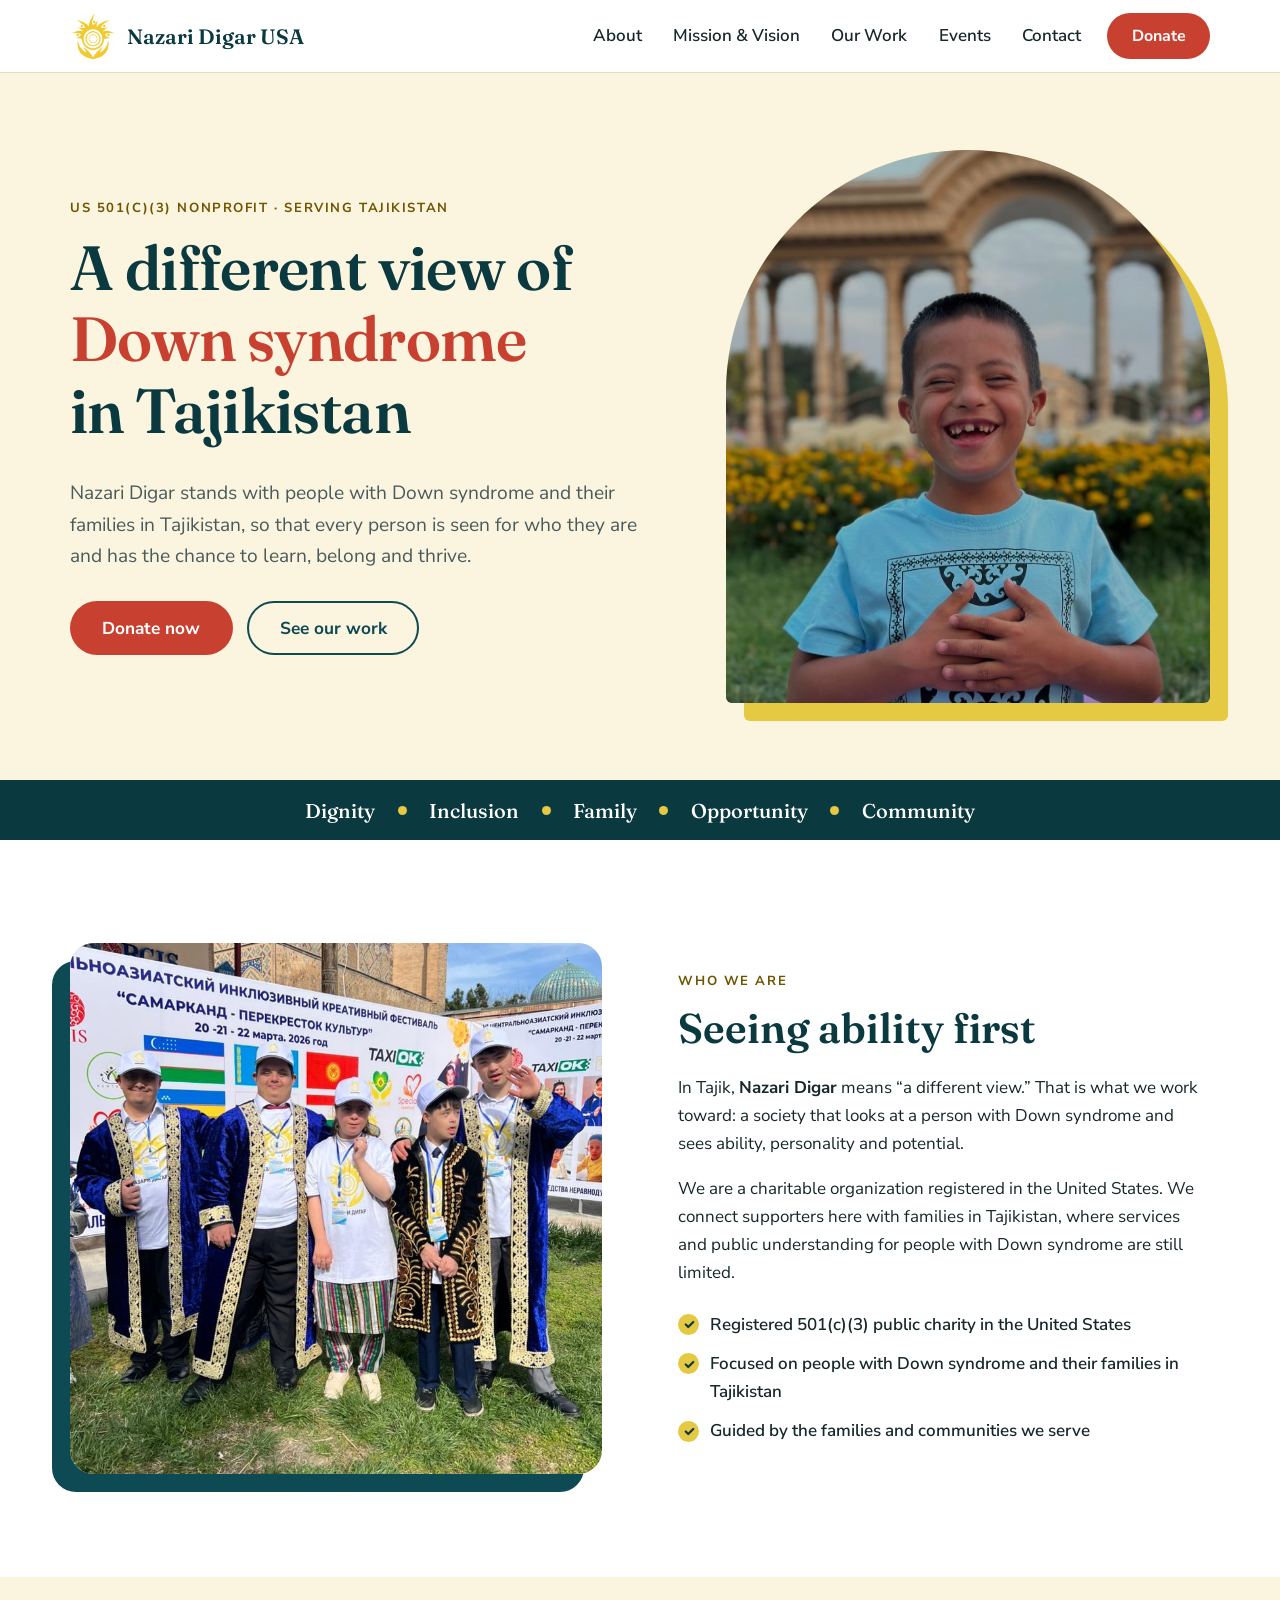
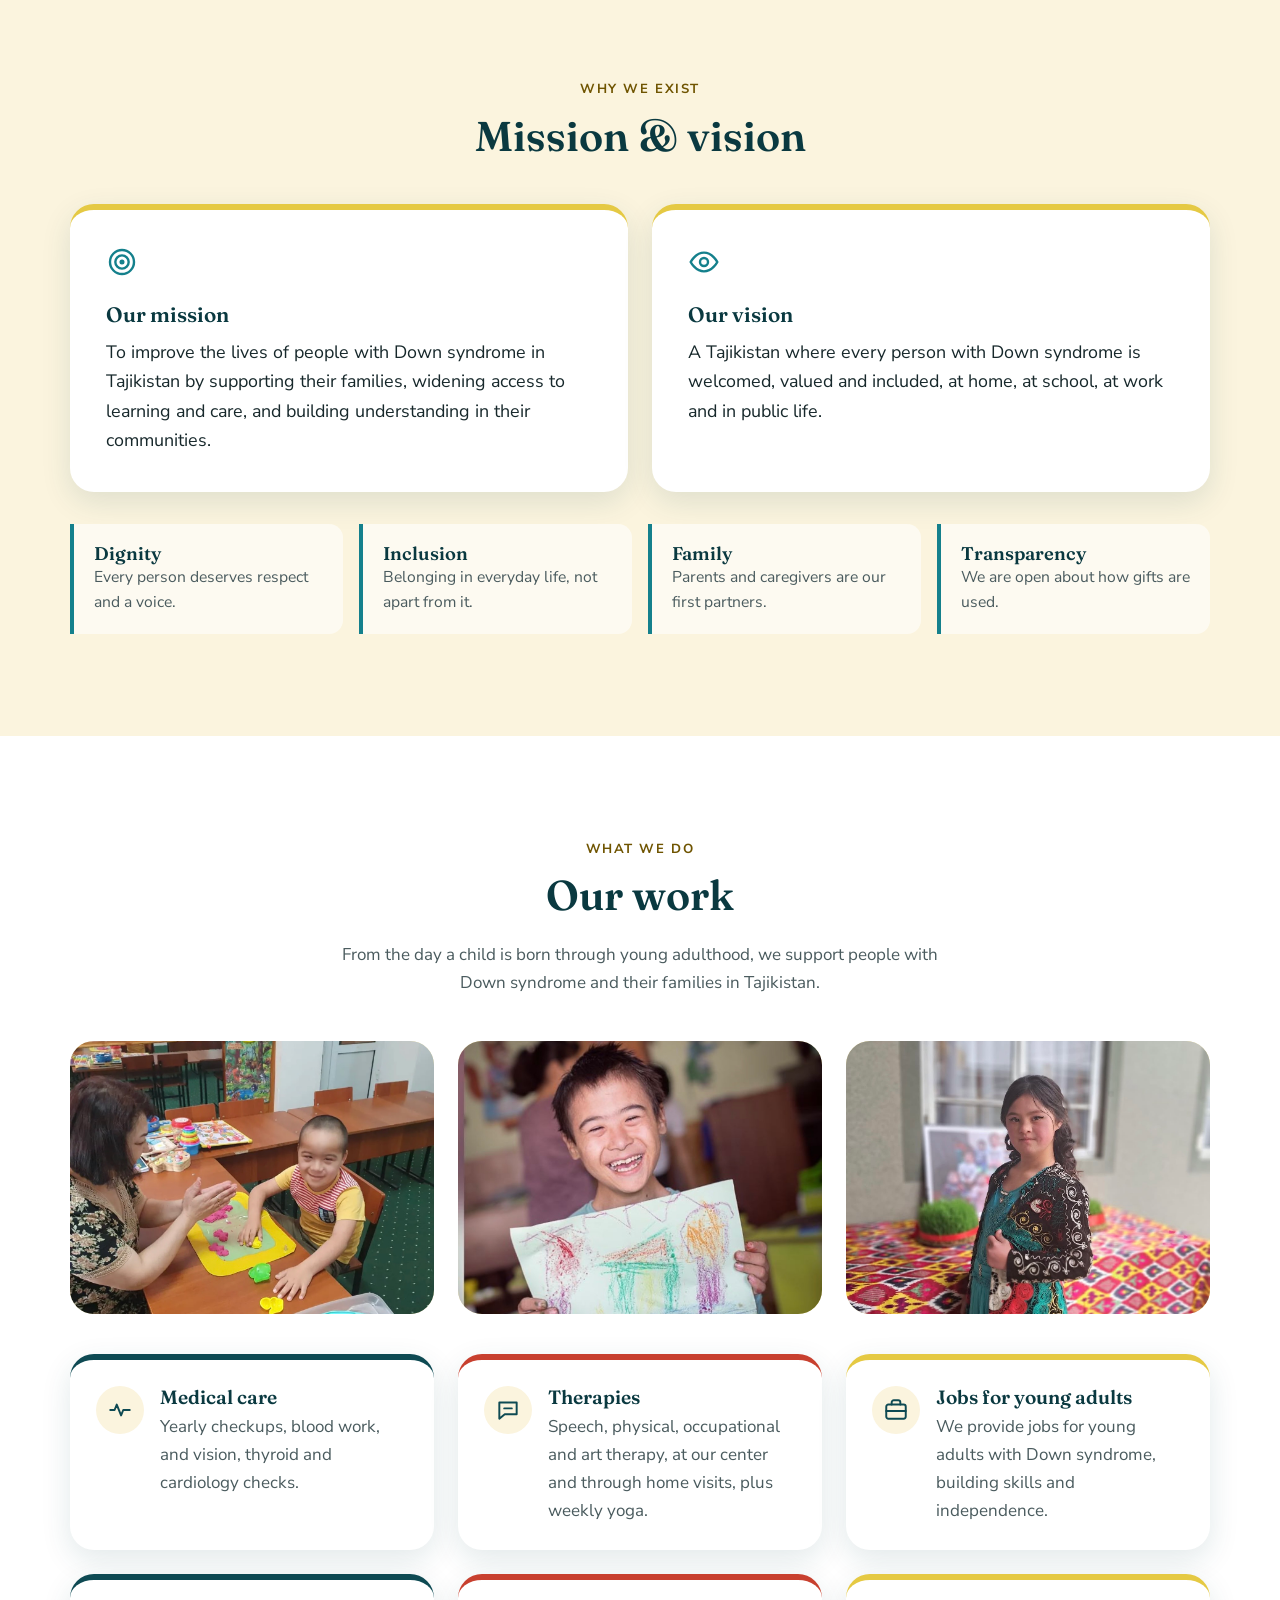
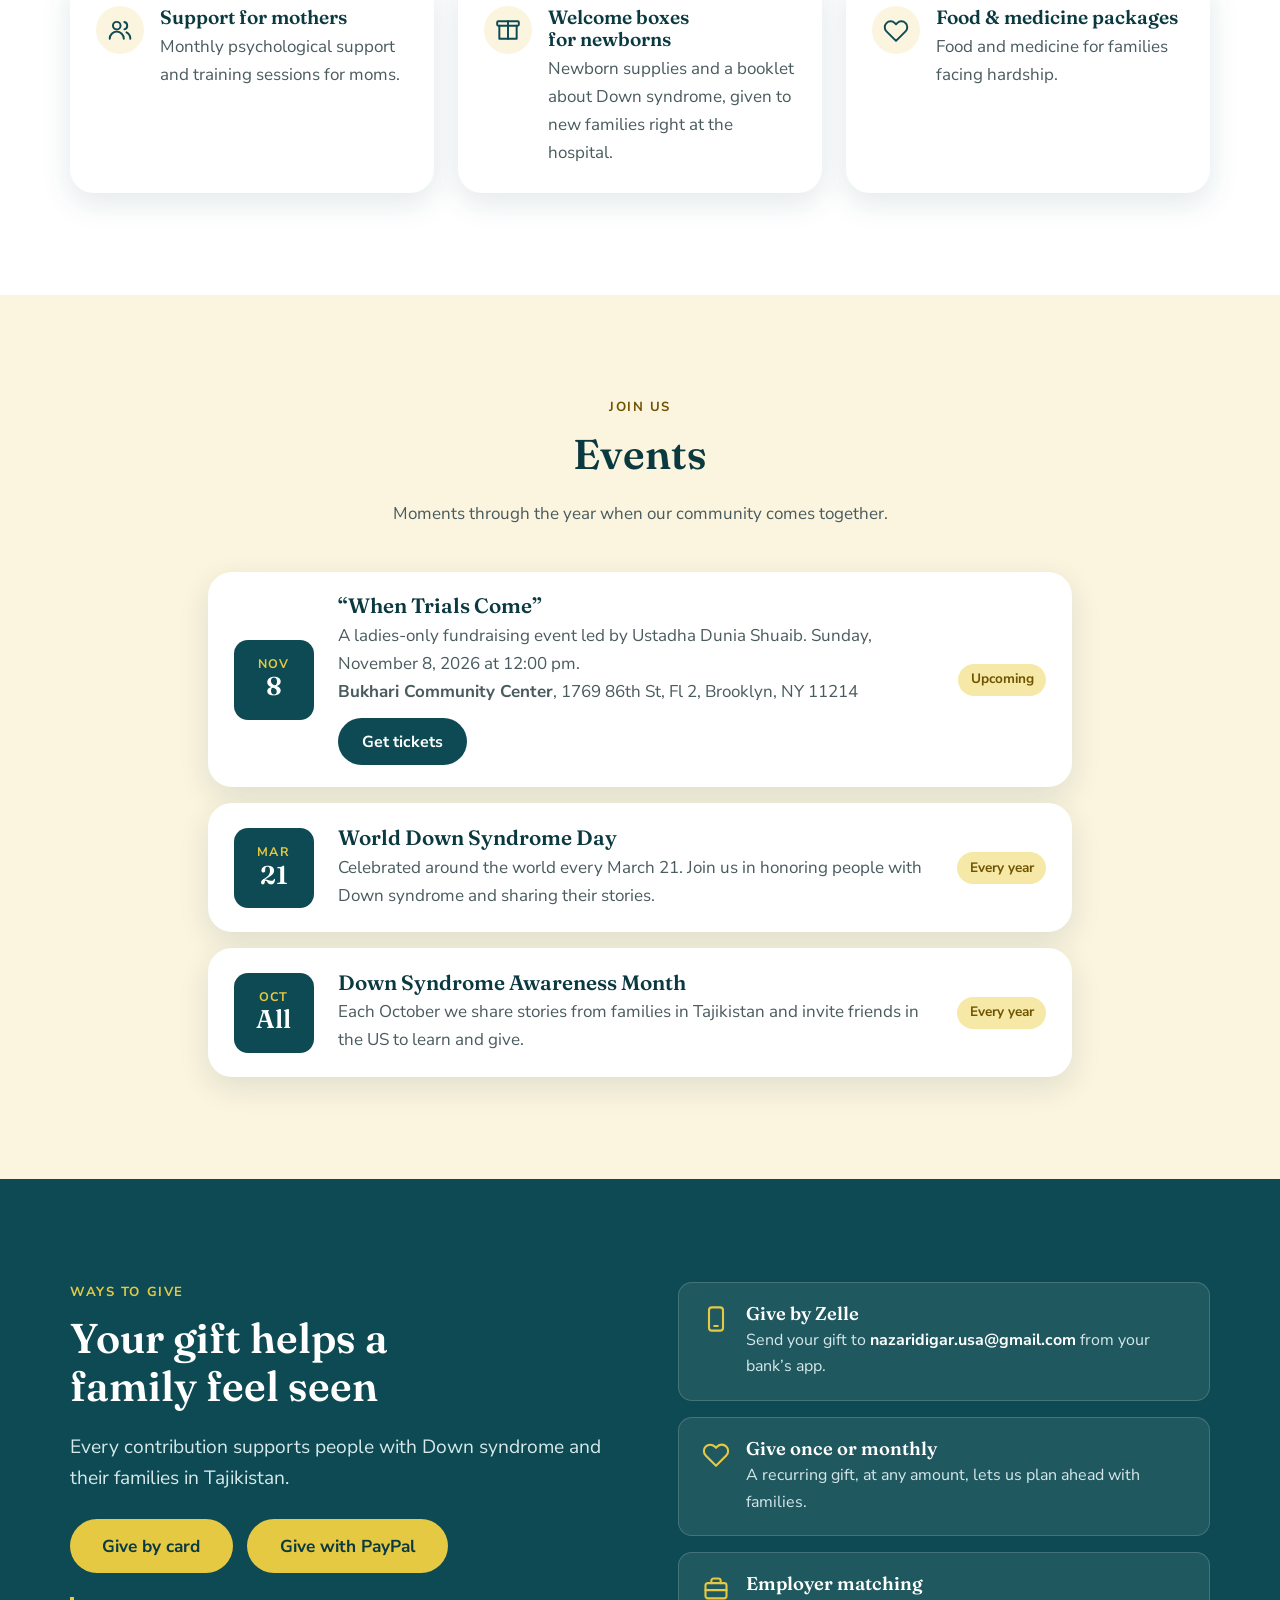
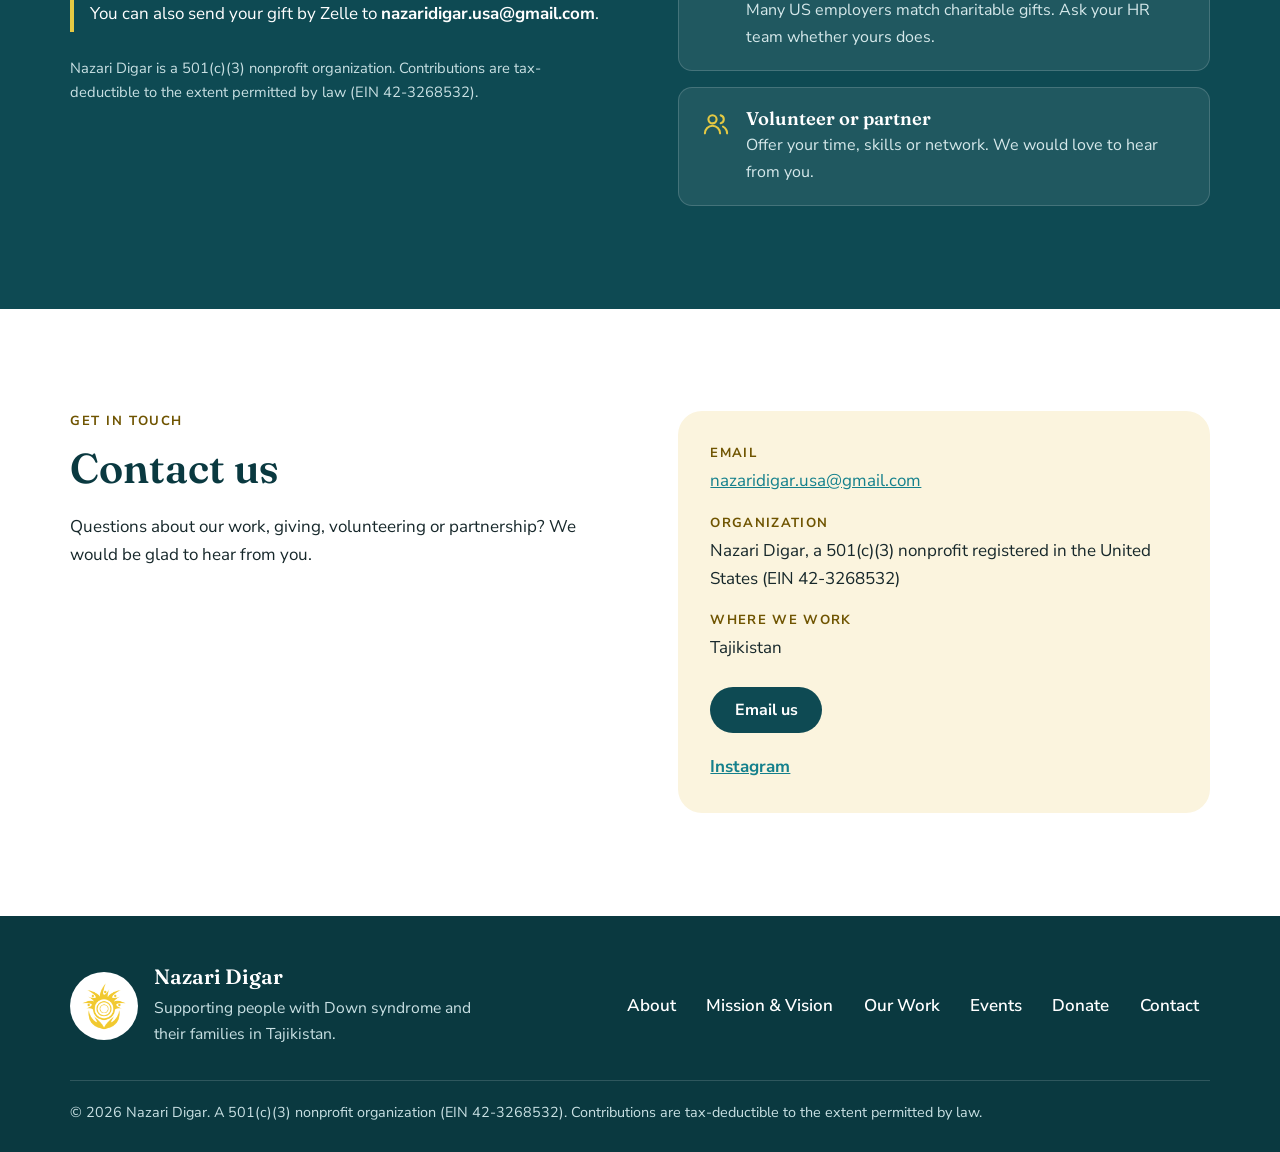
==== commit 92313001: "Add Stripe card donation link Co-Authored-By: Claude Opus 5.5 <noreply@anthropic.com>" ====
--- a/index.html
+++ b/index.html
@@ -15,7 +15,7 @@
   <link rel="preconnect" href="https://fonts.googleapis.com">
   <link rel="preconnect" href="https://fonts.gstatic.com" crossorigin>
   <link href="https://fonts.googleapis.com/css2?family=Fraunces:opsz,wght@9..144,500;9..144,600;9..144,700&family=Nunito+Sans:opsz,wght@6..12,400;6..12,600;6..12,700&display=swap" rel="stylesheet">
-  <link rel="stylesheet" href="styles.css?v=20261004c">
+  <link rel="stylesheet" href="styles.css?v=20261004d">
 </head>
 <body>
   <a class="skip-link" href="#main">Skip to main content</a>
@@ -314,6 +314,6 @@
     </div>
   </footer>
 
-  <script src="script.js?v=20261004c"></script>
+  <script src="script.js?v=20261004d"></script>
 </body>
 </html>
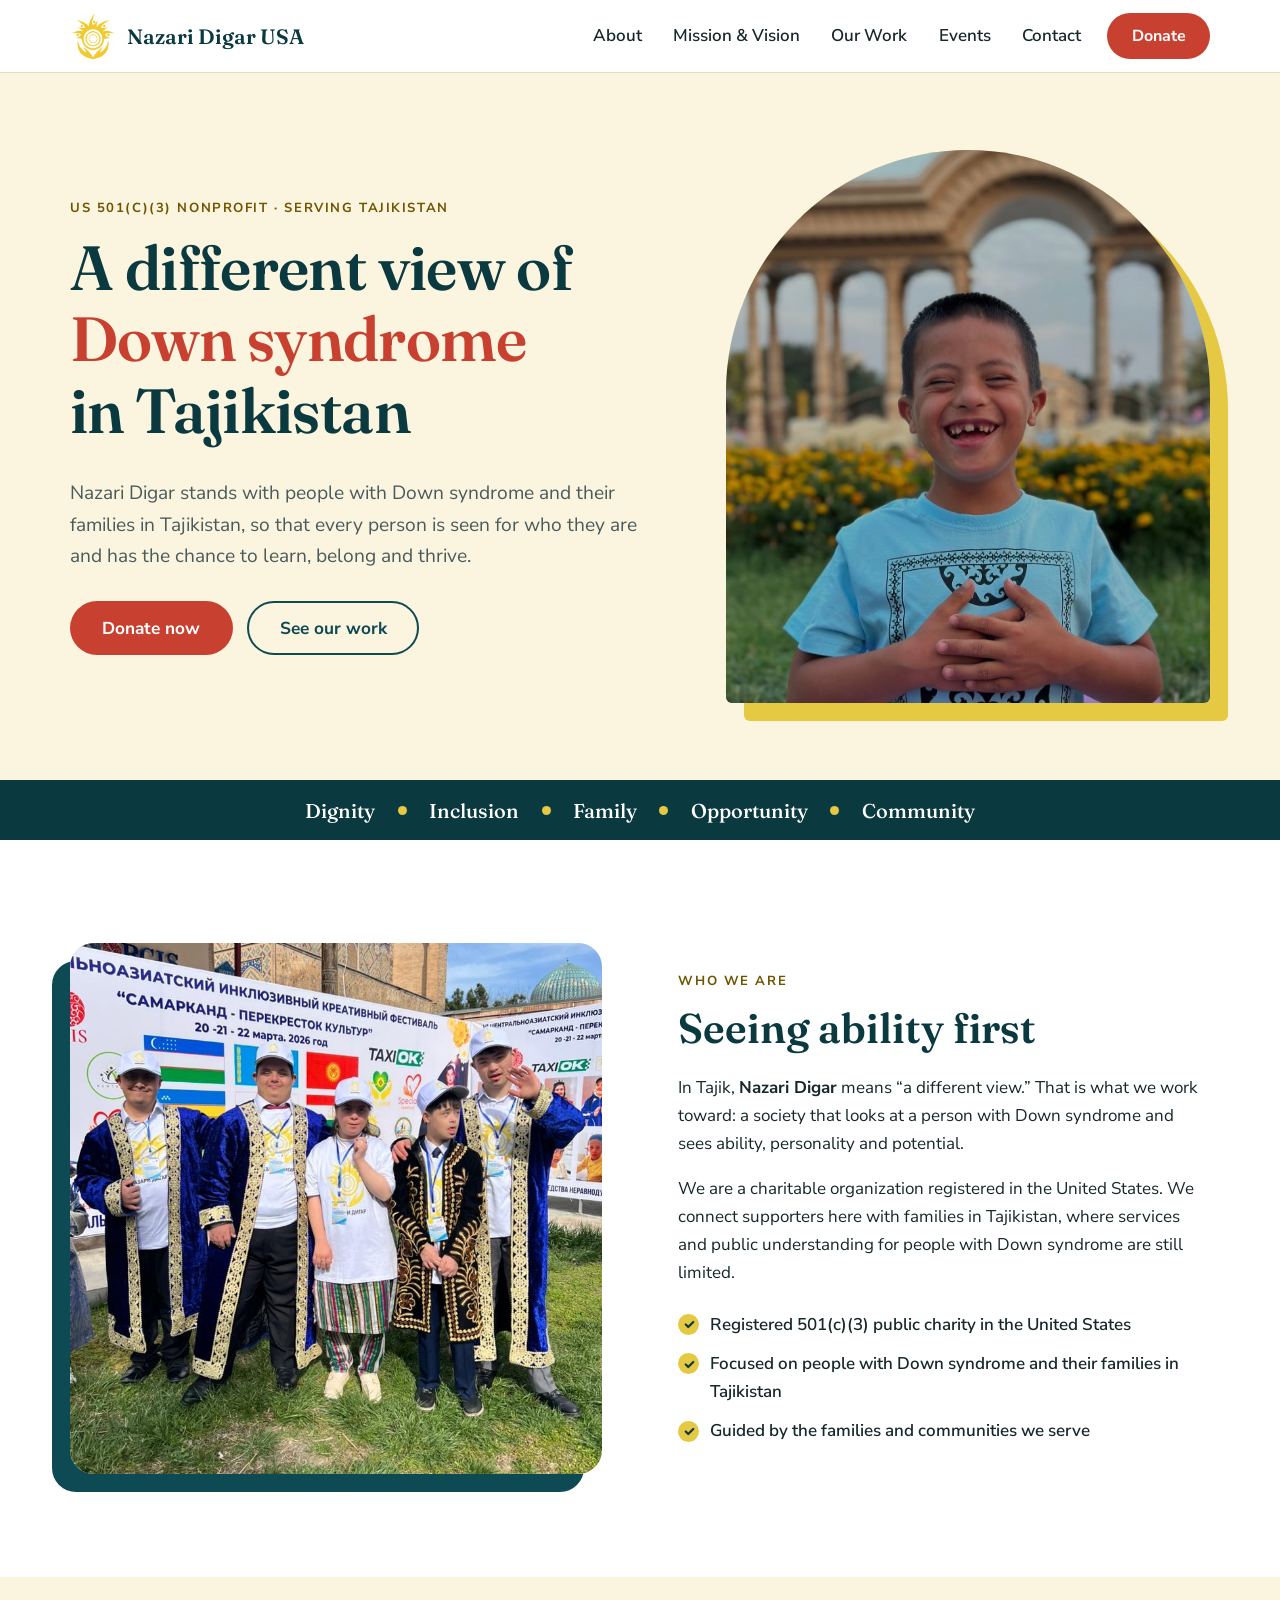
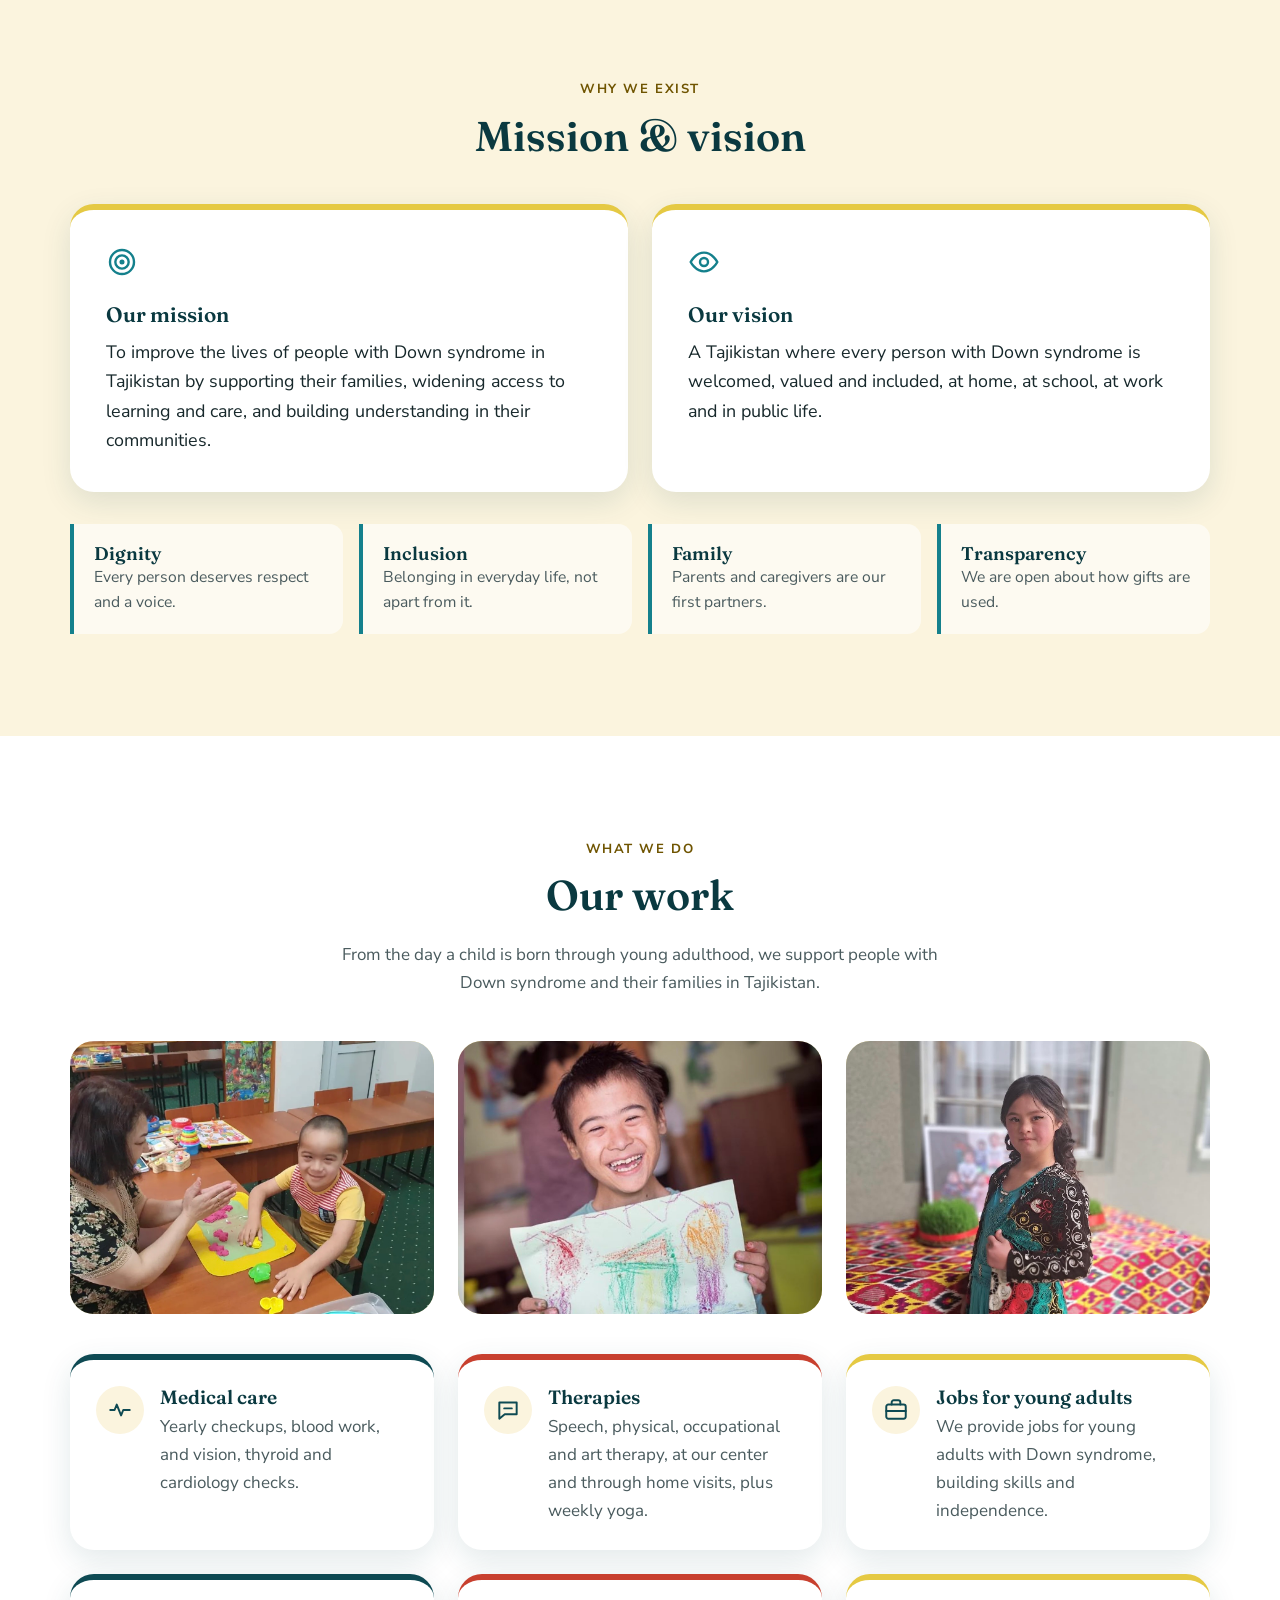
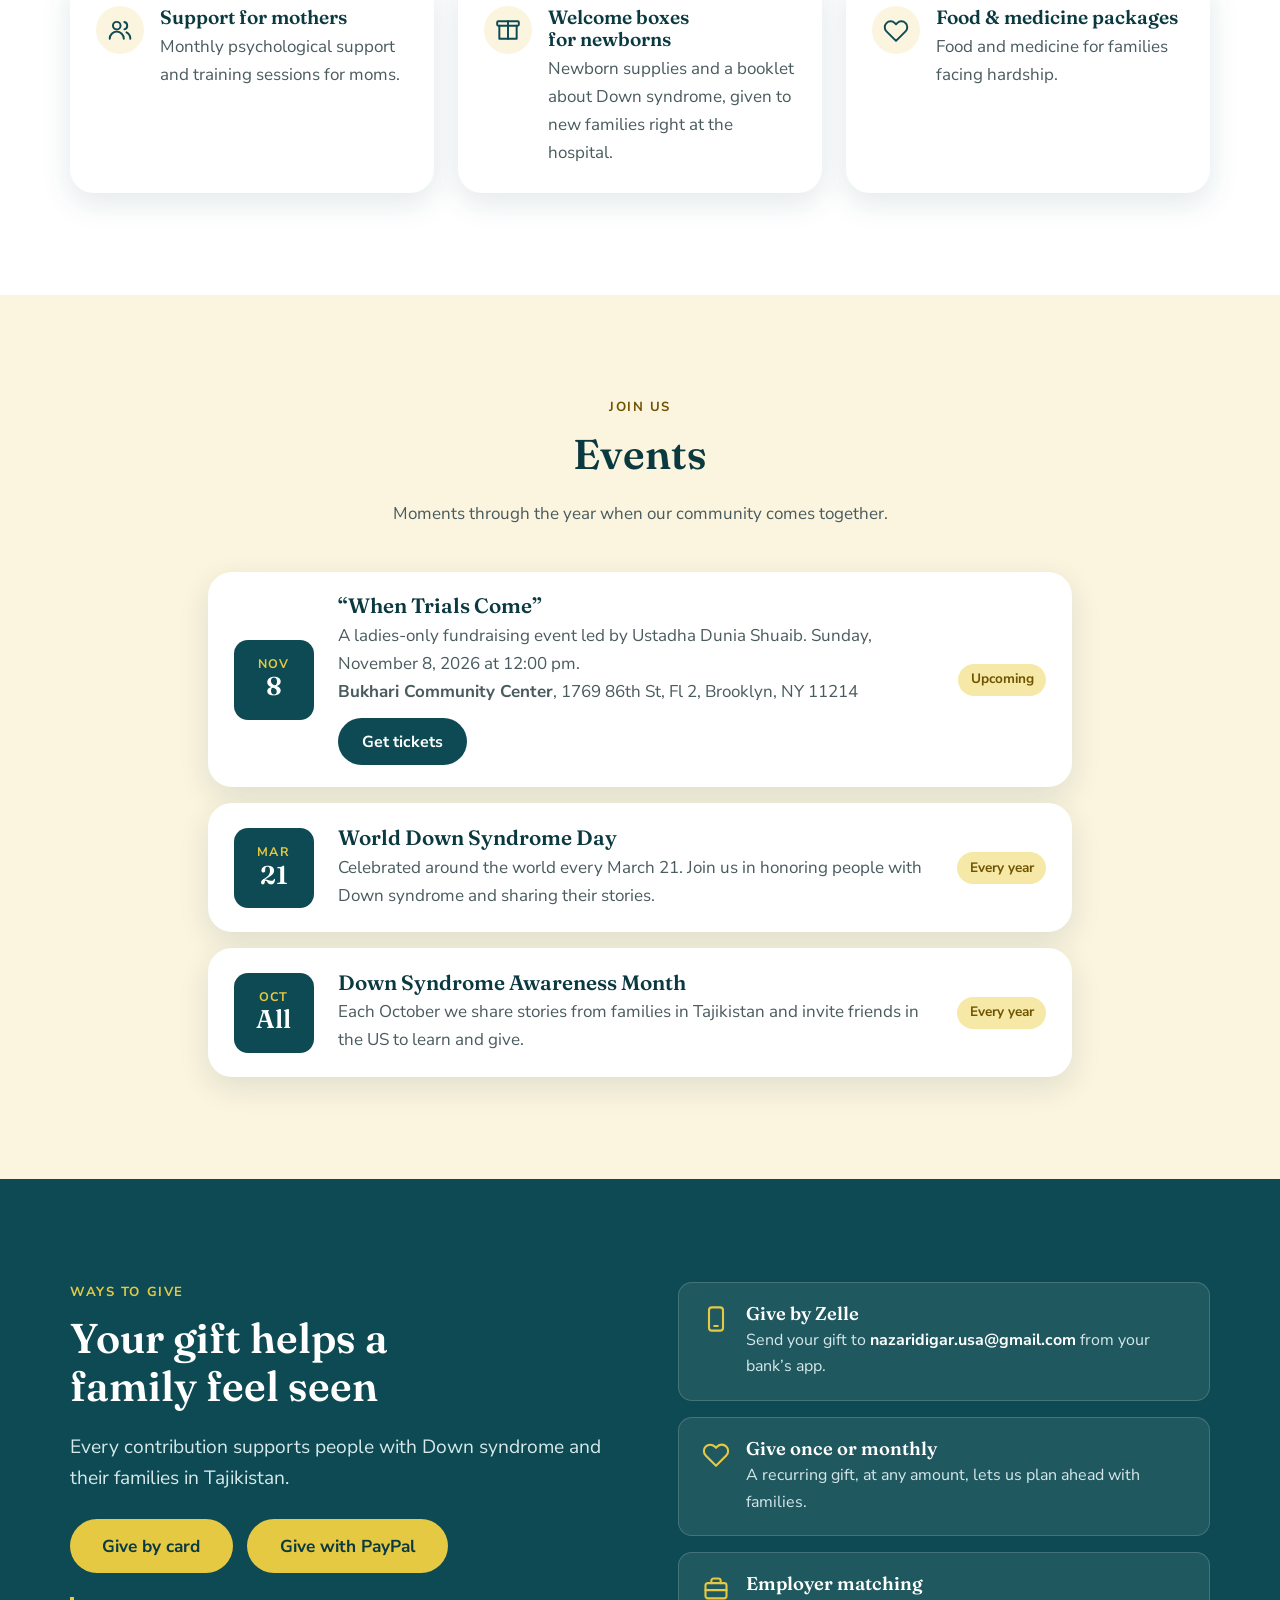
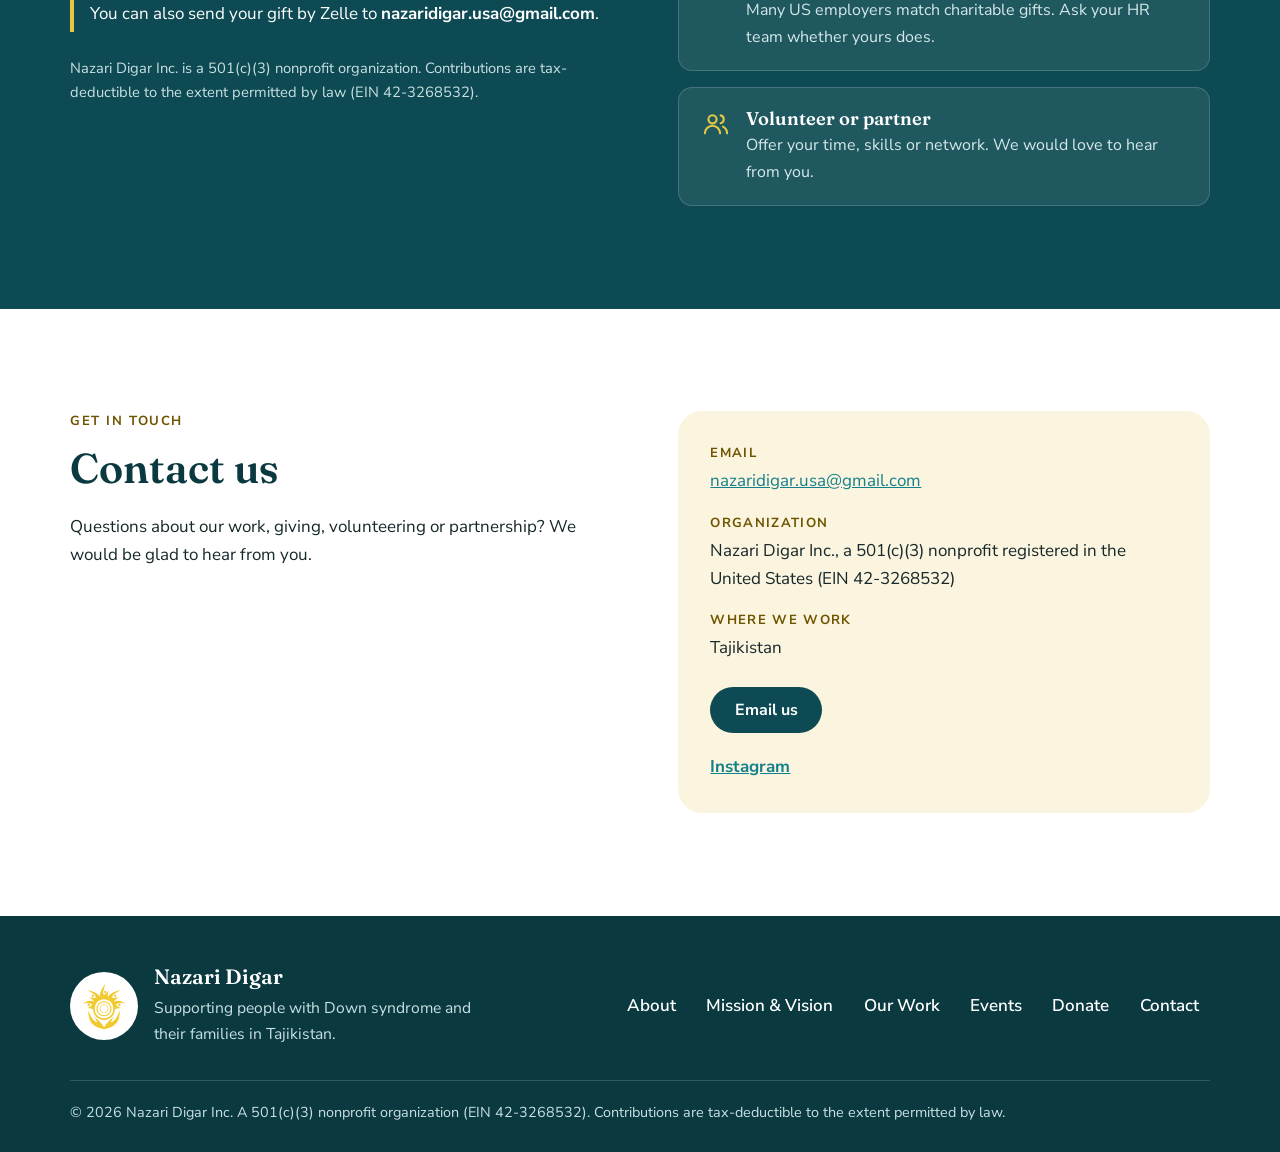
==== commit 44e49b4a: "Use legal name Nazari Digar Inc. in legal statements Co-Authored-By: Claude Opus 5.5 <noreply@anthro" ====
--- a/index.html
+++ b/index.html
@@ -16,6 +16,15 @@
   <link rel="preconnect" href="https://fonts.gstatic.com" crossorigin>
   <link href="https://fonts.googleapis.com/css2?family=Fraunces:opsz,wght@9..144,500;9..144,600;9..144,700&family=Nunito+Sans:opsz,wght@6..12,400;6..12,600;6..12,700&display=swap" rel="stylesheet">
   <link rel="stylesheet" href="styles.css?v=20261004d">
+  <!-- Google tag (gtag.js) -->
+  <script async src="https://www.googletagmanager.com/gtag/js?id=G-YEZZP5RD40"></script>
+  <script>
+    window.dataLayer = window.dataLayer || [];
+    function gtag(){dataLayer.push(arguments);}
+    gtag('js', new Date());
+
+    gtag('config', 'G-YEZZP5RD40');
+  </script>
 </head>
 <body>
   <a class="skip-link" href="#main">Skip to main content</a>
@@ -240,7 +249,7 @@
           </div>
           <p class="notice">You can also send your gift by Zelle to <strong>nazaridigar.usa@gmail.com</strong>.<span data-pay-pending="stripe"> Card giving is opening soon.</span></p>
 
-          <p class="fine">Nazari Digar is a 501(c)(3) nonprofit organization. Contributions are tax-deductible to the extent permitted by law <span data-ein></span>.</p>
+          <p class="fine">Nazari Digar Inc. is a 501(c)(3) nonprofit organization. Contributions are tax-deductible to the extent permitted by law <span data-ein></span>.</p>
         </div>
 
         <ul class="give-list">
@@ -277,7 +286,7 @@
             <dt>Email</dt>
             <dd data-email>Our contact email will be listed here shortly.</dd>
             <dt>Organization</dt>
-            <dd>Nazari Digar, a 501(c)(3) nonprofit registered in the United States <span data-ein></span></dd>
+            <dd>Nazari Digar Inc., a 501(c)(3) nonprofit registered in the United States <span data-ein></span></dd>
             <dt>Where we work</dt>
             <dd>Tajikistan</dd>
           </dl>
@@ -310,10 +319,10 @@
       </nav>
     </div>
     <div class="container footer-legal">
-      <p>&copy; <span data-year>2026</span> Nazari Digar. A 501(c)(3) nonprofit organization <span data-ein></span>. Contributions are tax-deductible to the extent permitted by law.</p>
+      <p>&copy; <span data-year>2026</span> Nazari Digar Inc. A 501(c)(3) nonprofit organization <span data-ein></span>. Contributions are tax-deductible to the extent permitted by law.</p>
     </div>
   </footer>
 
-  <script src="script.js?v=20261004d"></script>
+  <script src="script.js?v=20261009a"></script>
 </body>
 </html>
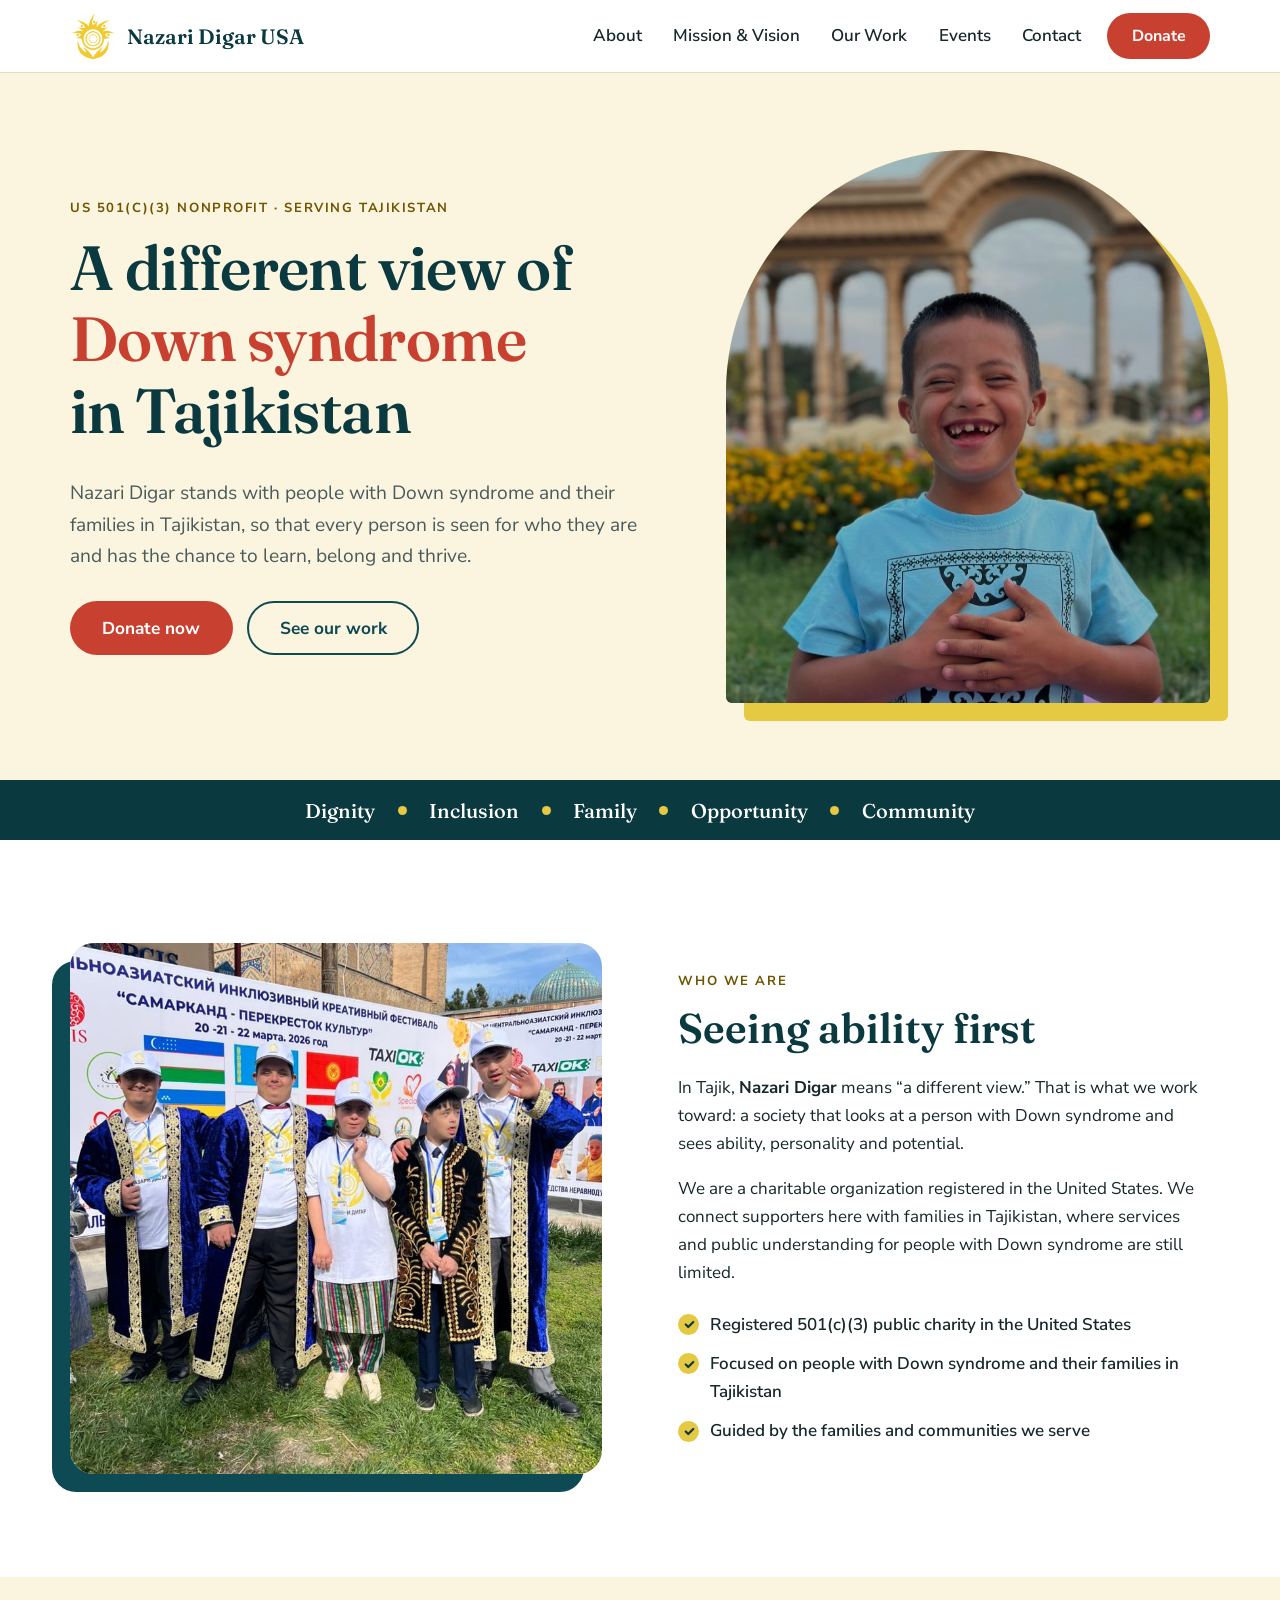
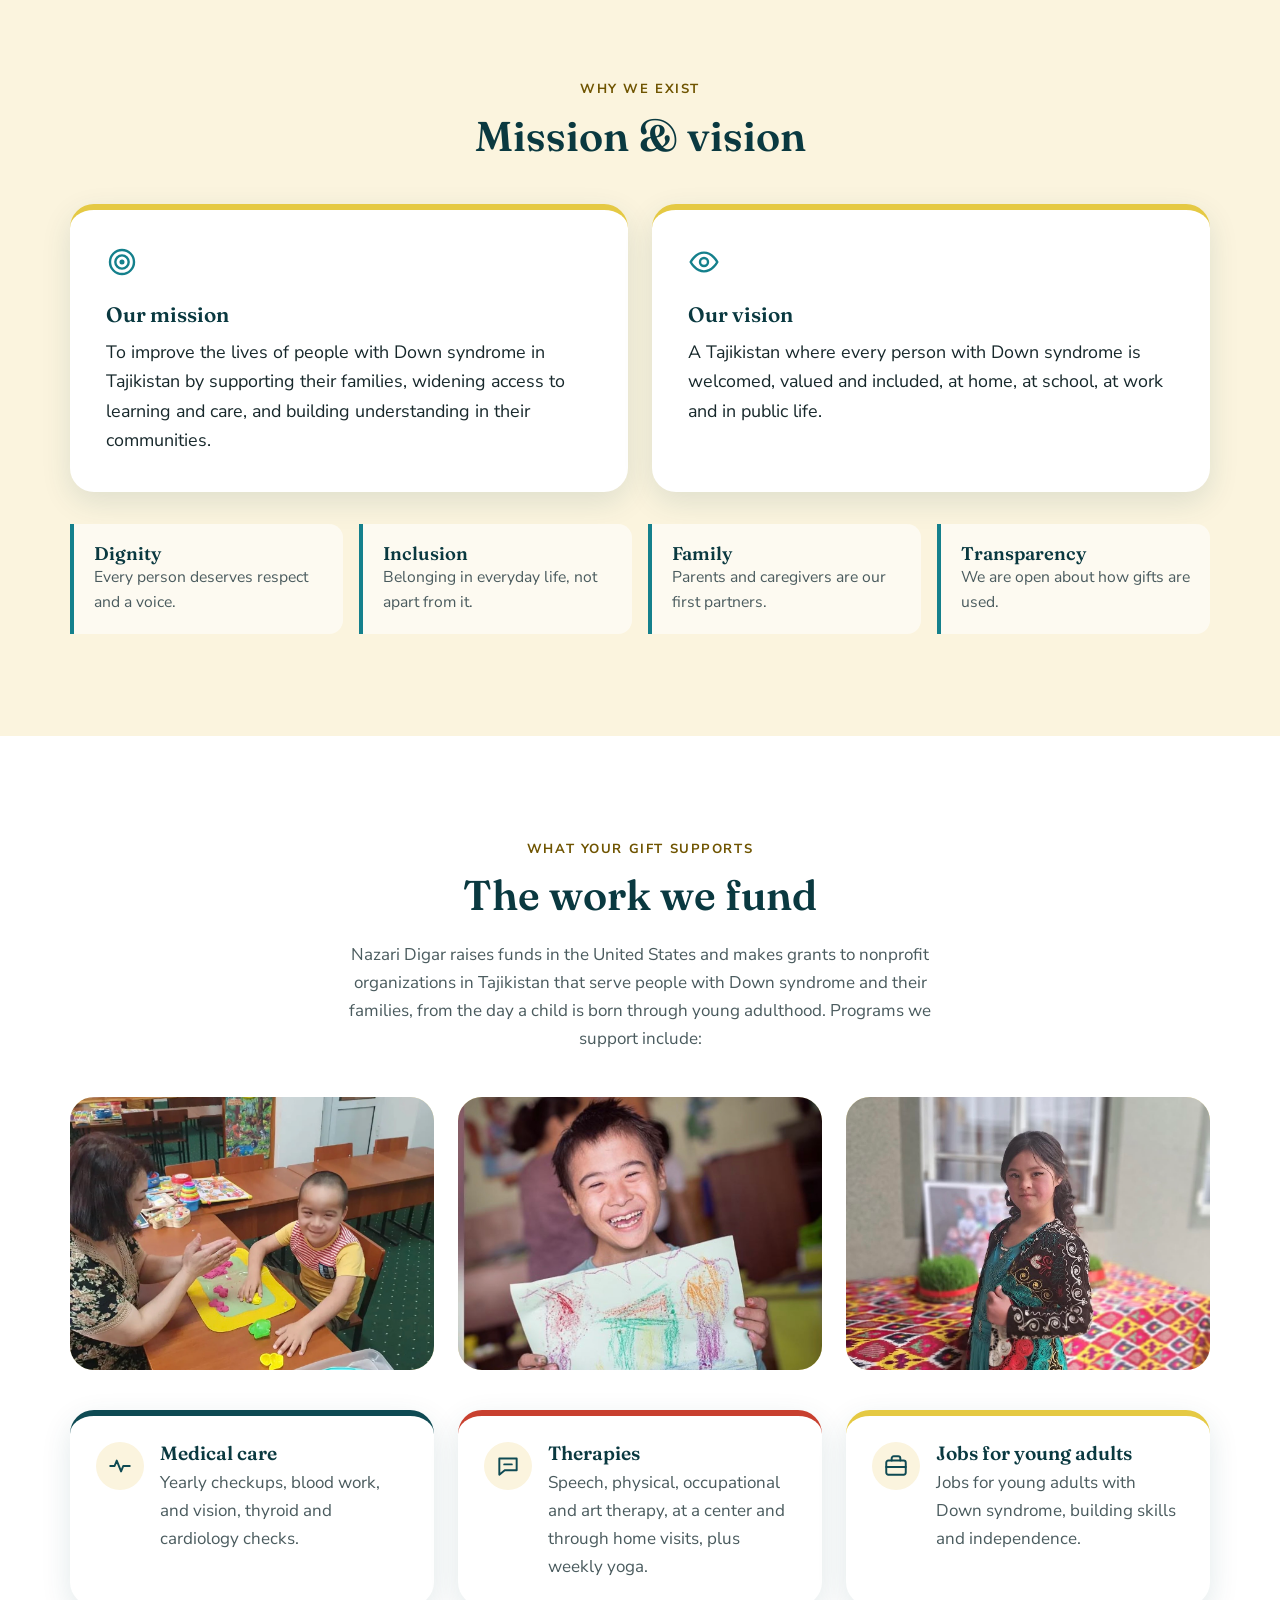
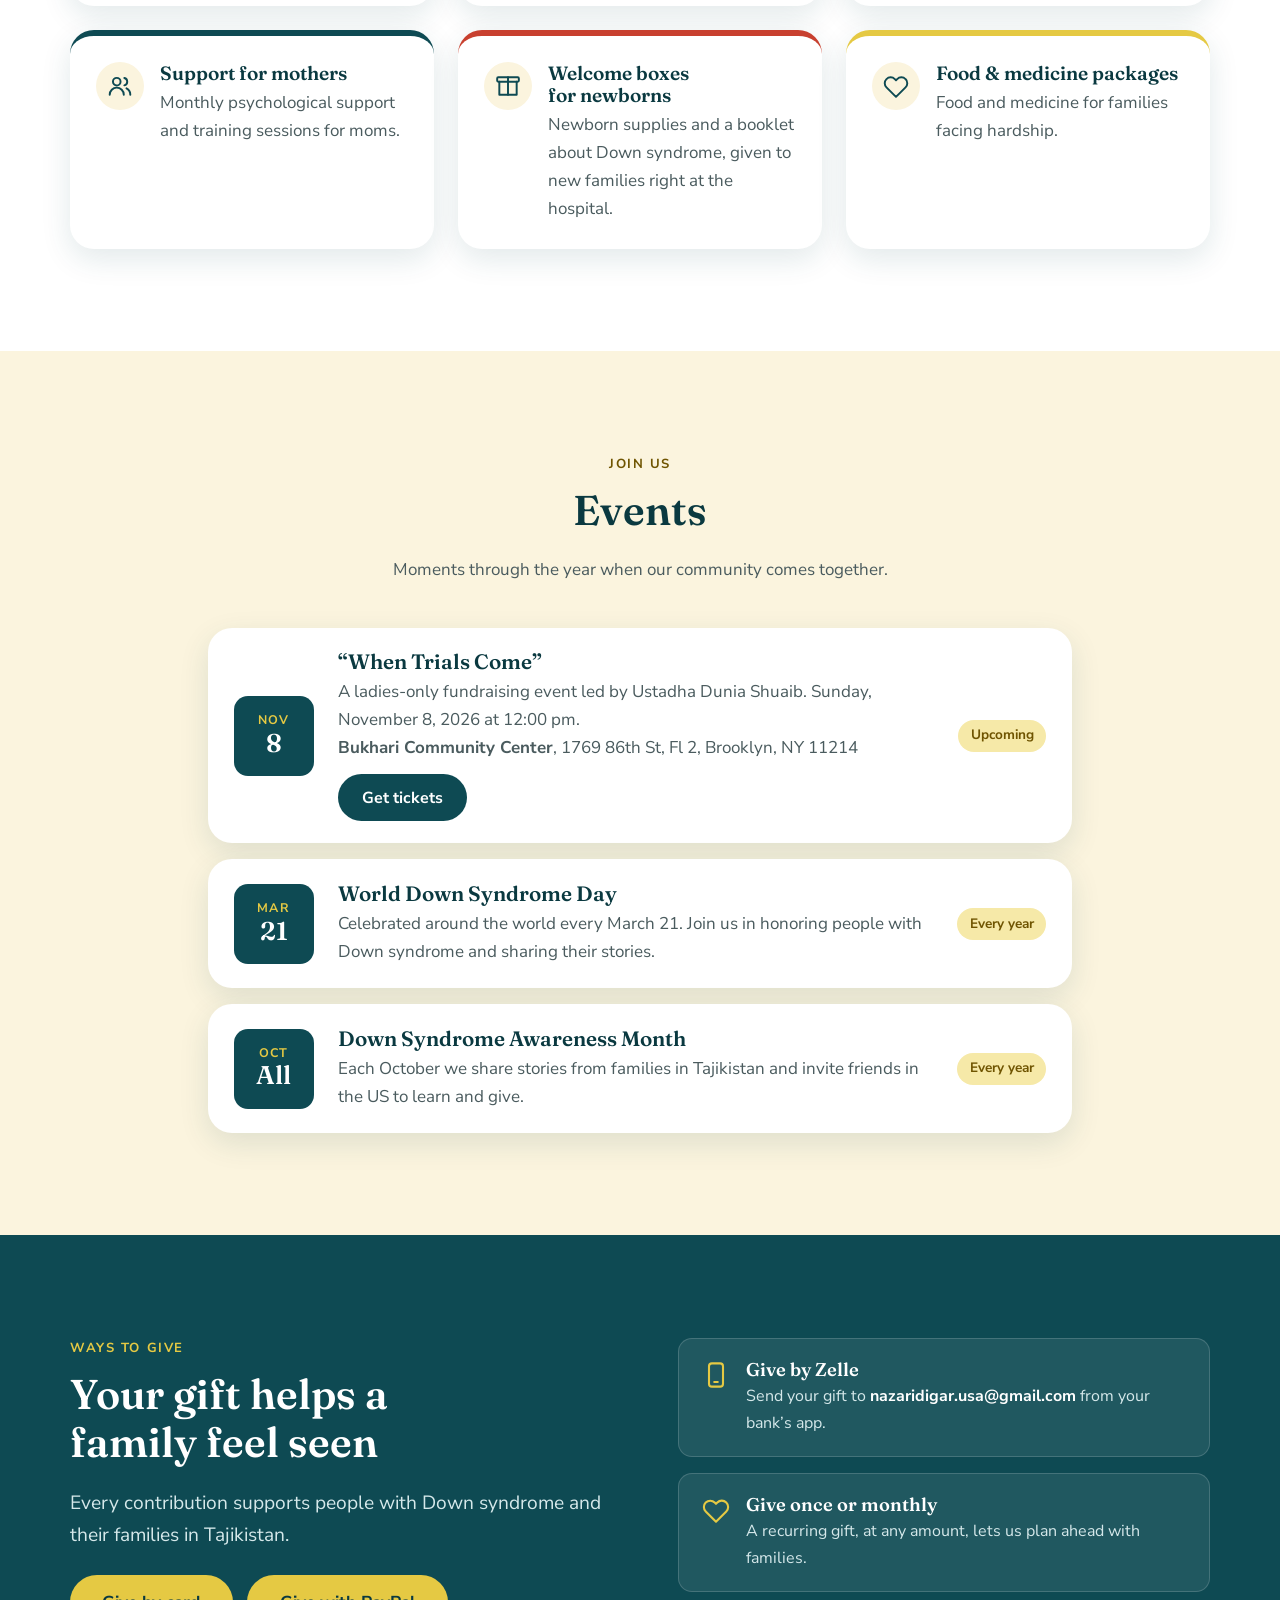
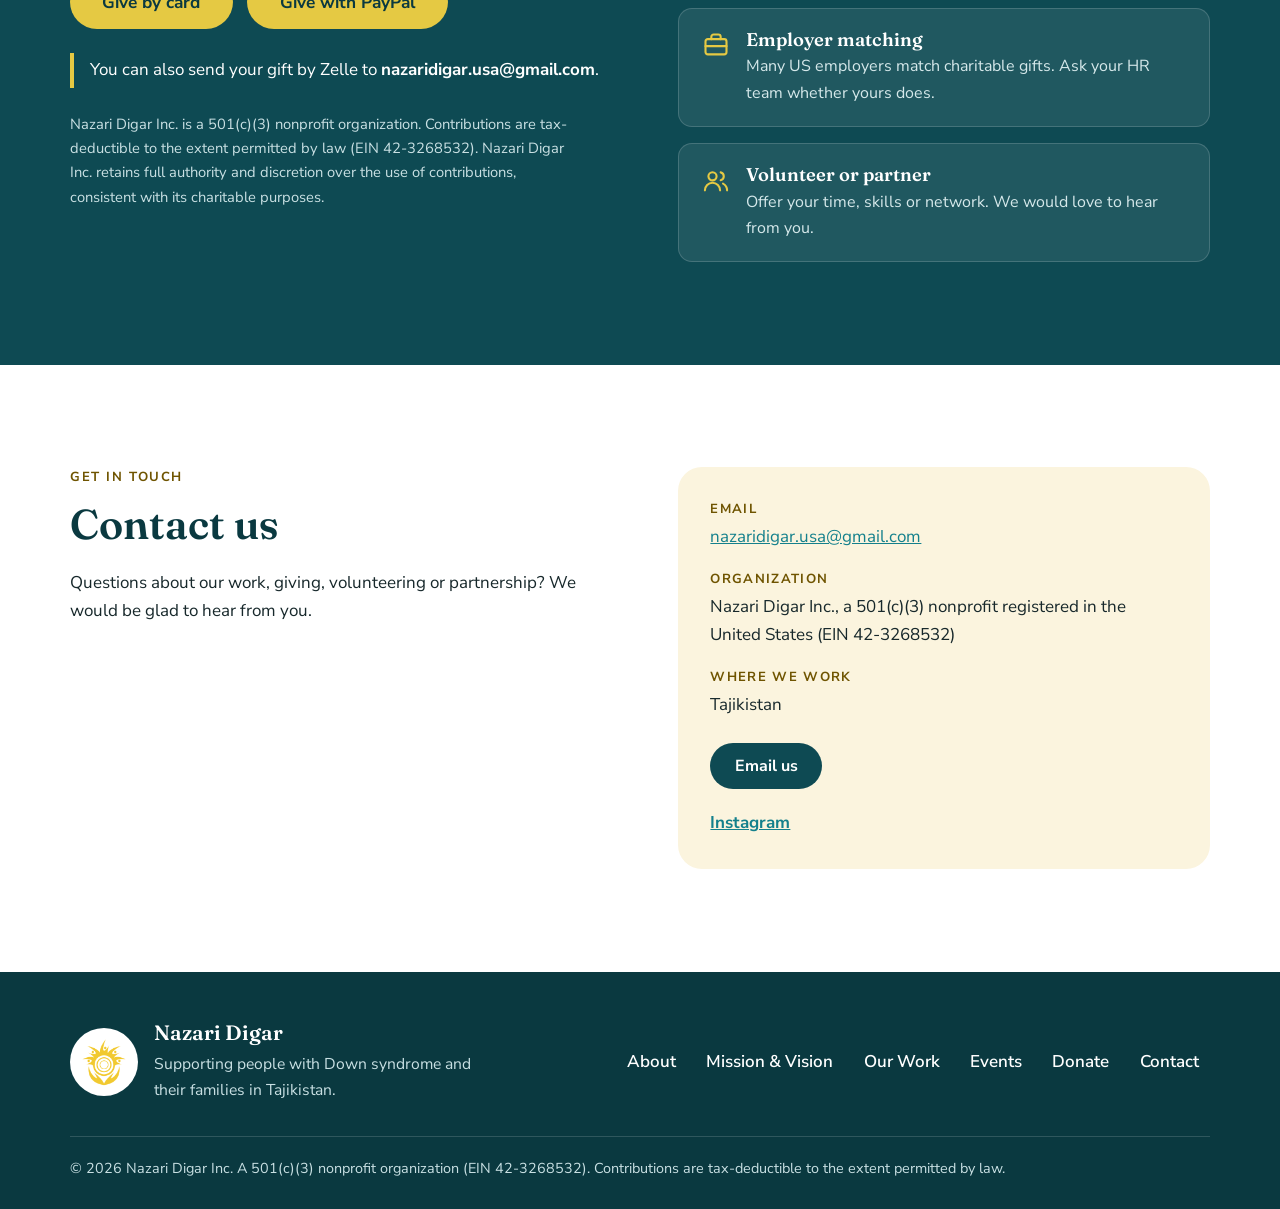
==== commit 5c762cef: "Describe programs as grant-funded work and add donor discretion notice Aligns site wording with the " ====
--- a/index.html
+++ b/index.html
@@ -131,9 +131,9 @@
     <section class="section" id="work">
       <div class="container">
         <div class="section-head">
-          <p class="eyebrow">What we do</p>
-          <h2>Our work</h2>
-          <p>From the day a child is born through young adulthood, we support people with Down syndrome and their families in Tajikistan.</p>
+          <p class="eyebrow">What your gift supports</p>
+          <h2>The work we fund</h2>
+          <p>Nazari Digar raises funds in the United States and makes grants to nonprofit organizations in Tajikistan that serve people with Down syndrome and their families, from the day a child is born through young adulthood. Programs we support include:</p>
         </div>
         <div class="photo-strip">
           <figure class="photo" data-label="photos/program-learning.jpg">
@@ -158,14 +158,14 @@
             <span class="program-icon"><svg aria-hidden="true" viewBox="0 0 24 24" width="26" height="26" fill="none" stroke="currentColor" stroke-width="1.8" stroke-linecap="round" stroke-linejoin="round"><path d="M4 5h16v11H9l-5 4V5Z"/><path d="M8.5 10.5h7"/></svg></span>
             <div>
               <h3>Therapies</h3>
-              <p>Speech, physical, occupational and art therapy, at our center and through home visits, plus weekly yoga.</p>
+              <p>Speech, physical, occupational and art therapy, at a center and through home visits, plus weekly yoga.</p>
             </div>
           </li>
           <li class="program">
             <span class="program-icon"><svg aria-hidden="true" viewBox="0 0 24 24" width="26" height="26" fill="none" stroke="currentColor" stroke-width="1.8" stroke-linecap="round" stroke-linejoin="round"><rect x="3" y="7" width="18" height="13" rx="2"/><path d="M8 7V5a2 2 0 0 1 2-2h4a2 2 0 0 1 2 2v2M3 13h18"/></svg></span>
             <div>
               <h3>Jobs for young adults</h3>
-              <p>We provide jobs for young adults with Down syndrome, building skills and independence.</p>
+              <p>Jobs for young adults with Down syndrome, building skills and independence.</p>
             </div>
           </li>
           <li class="program">
@@ -249,7 +249,7 @@
           </div>
           <p class="notice">You can also send your gift by Zelle to <strong>nazaridigar.usa@gmail.com</strong>.<span data-pay-pending="stripe"> Card giving is opening soon.</span></p>
 
-          <p class="fine">Nazari Digar Inc. is a 501(c)(3) nonprofit organization. Contributions are tax-deductible to the extent permitted by law <span data-ein></span>.</p>
+          <p class="fine">Nazari Digar Inc. is a 501(c)(3) nonprofit organization. Contributions are tax-deductible to the extent permitted by law <span data-ein></span>. Nazari Digar Inc. retains full authority and discretion over the use of contributions, consistent with its charitable purposes.</p>
         </div>
 
         <ul class="give-list">
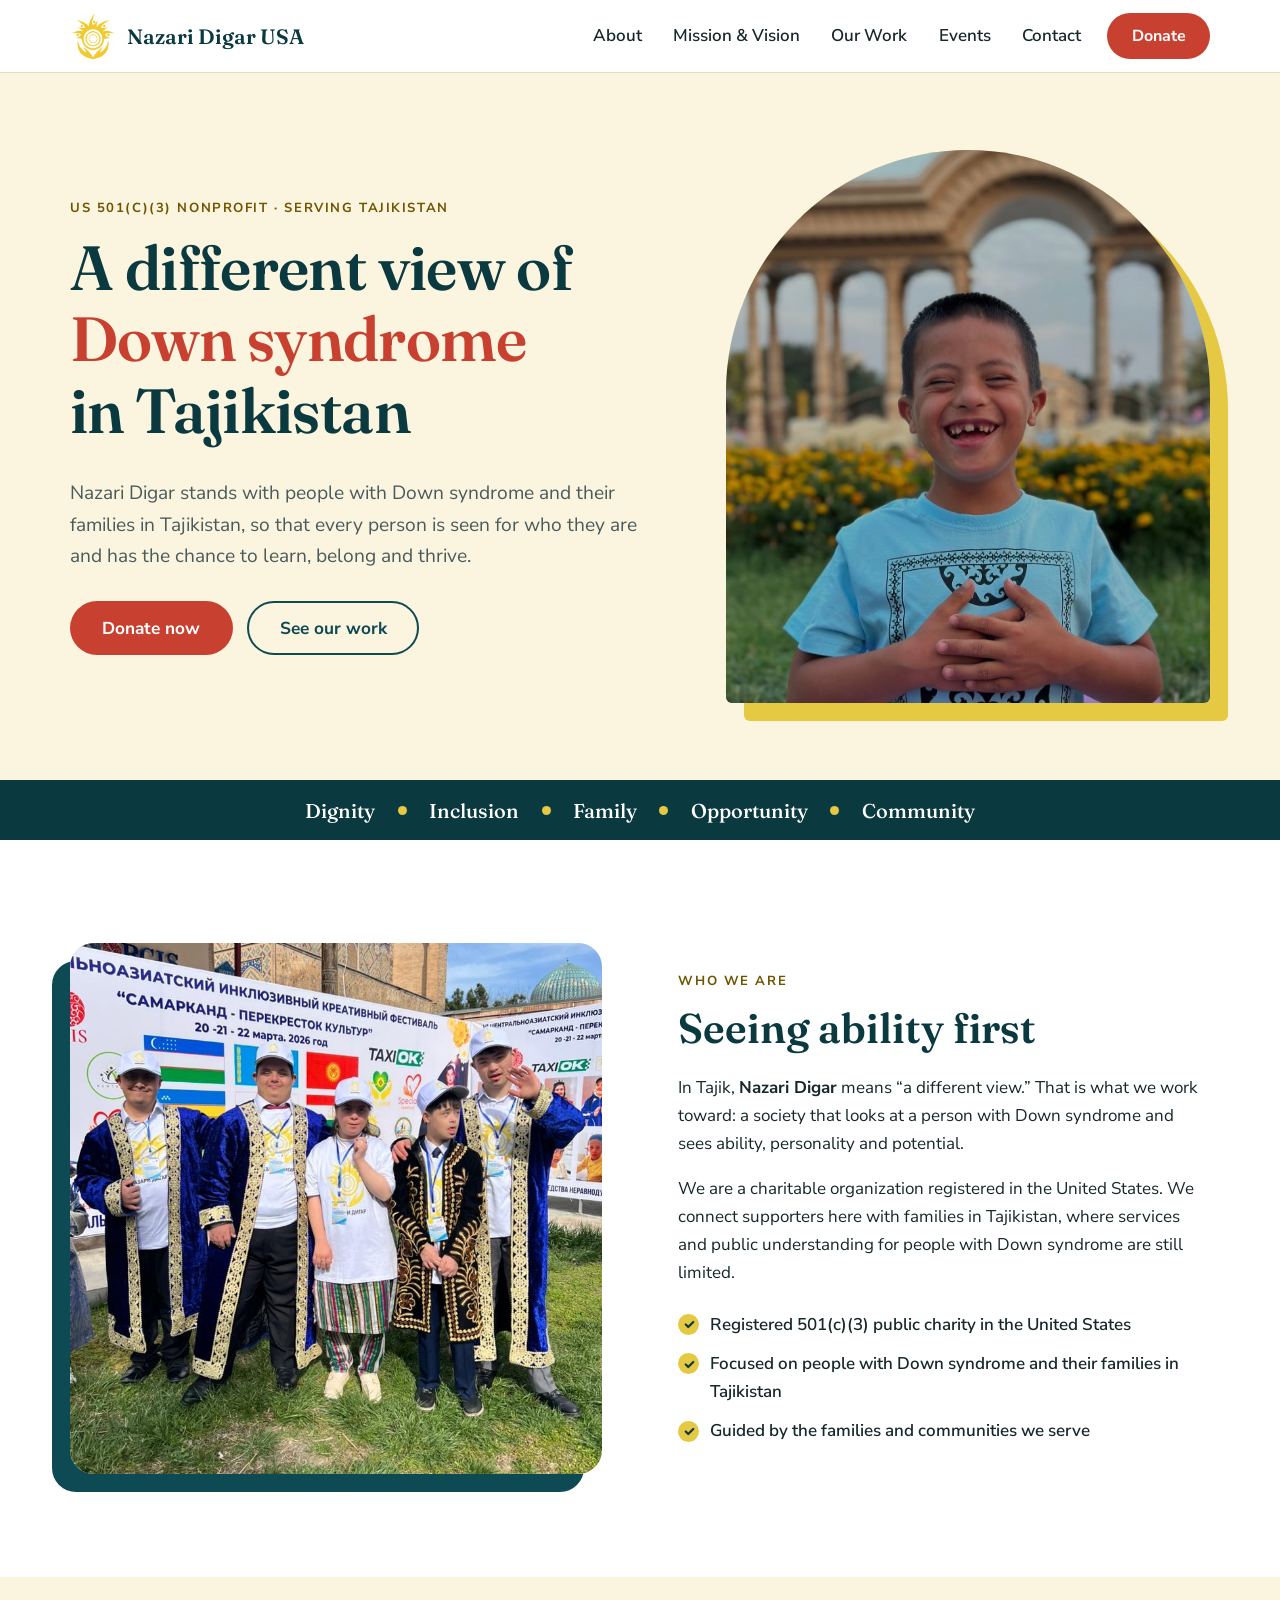
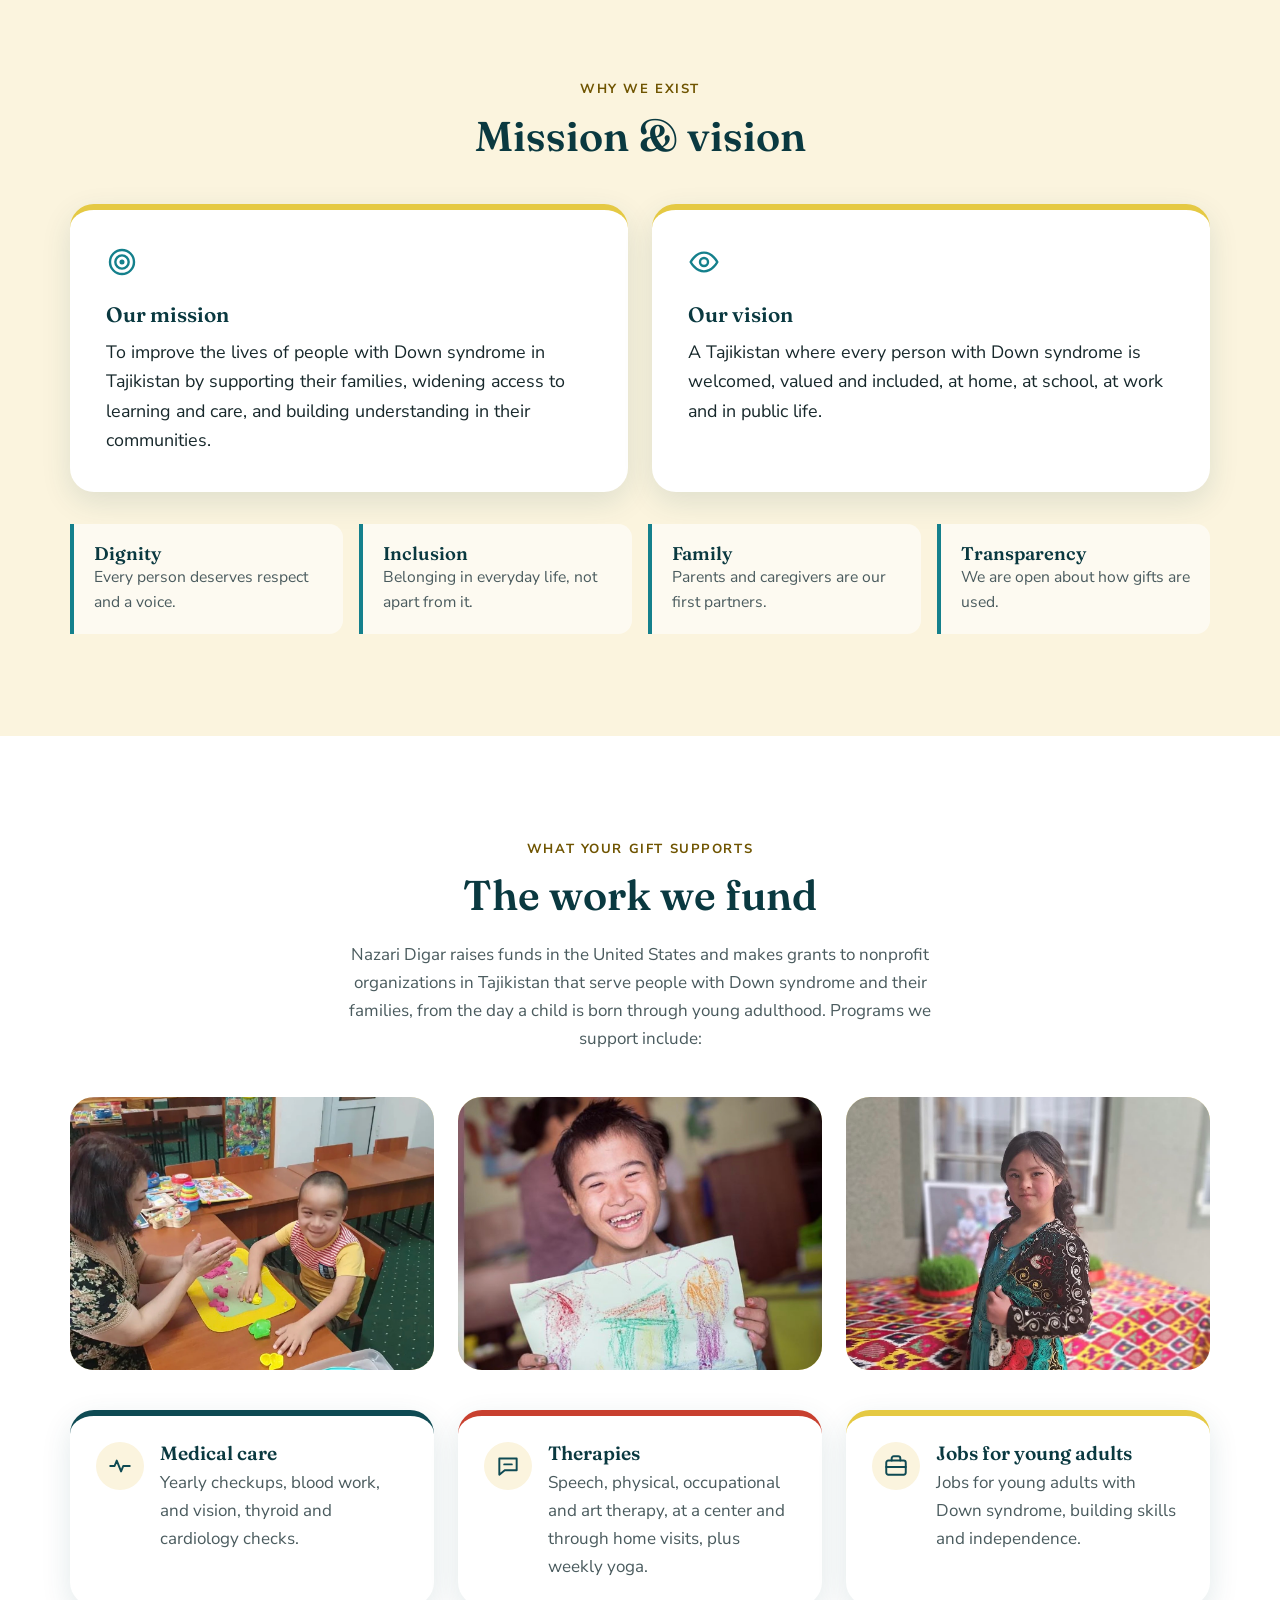
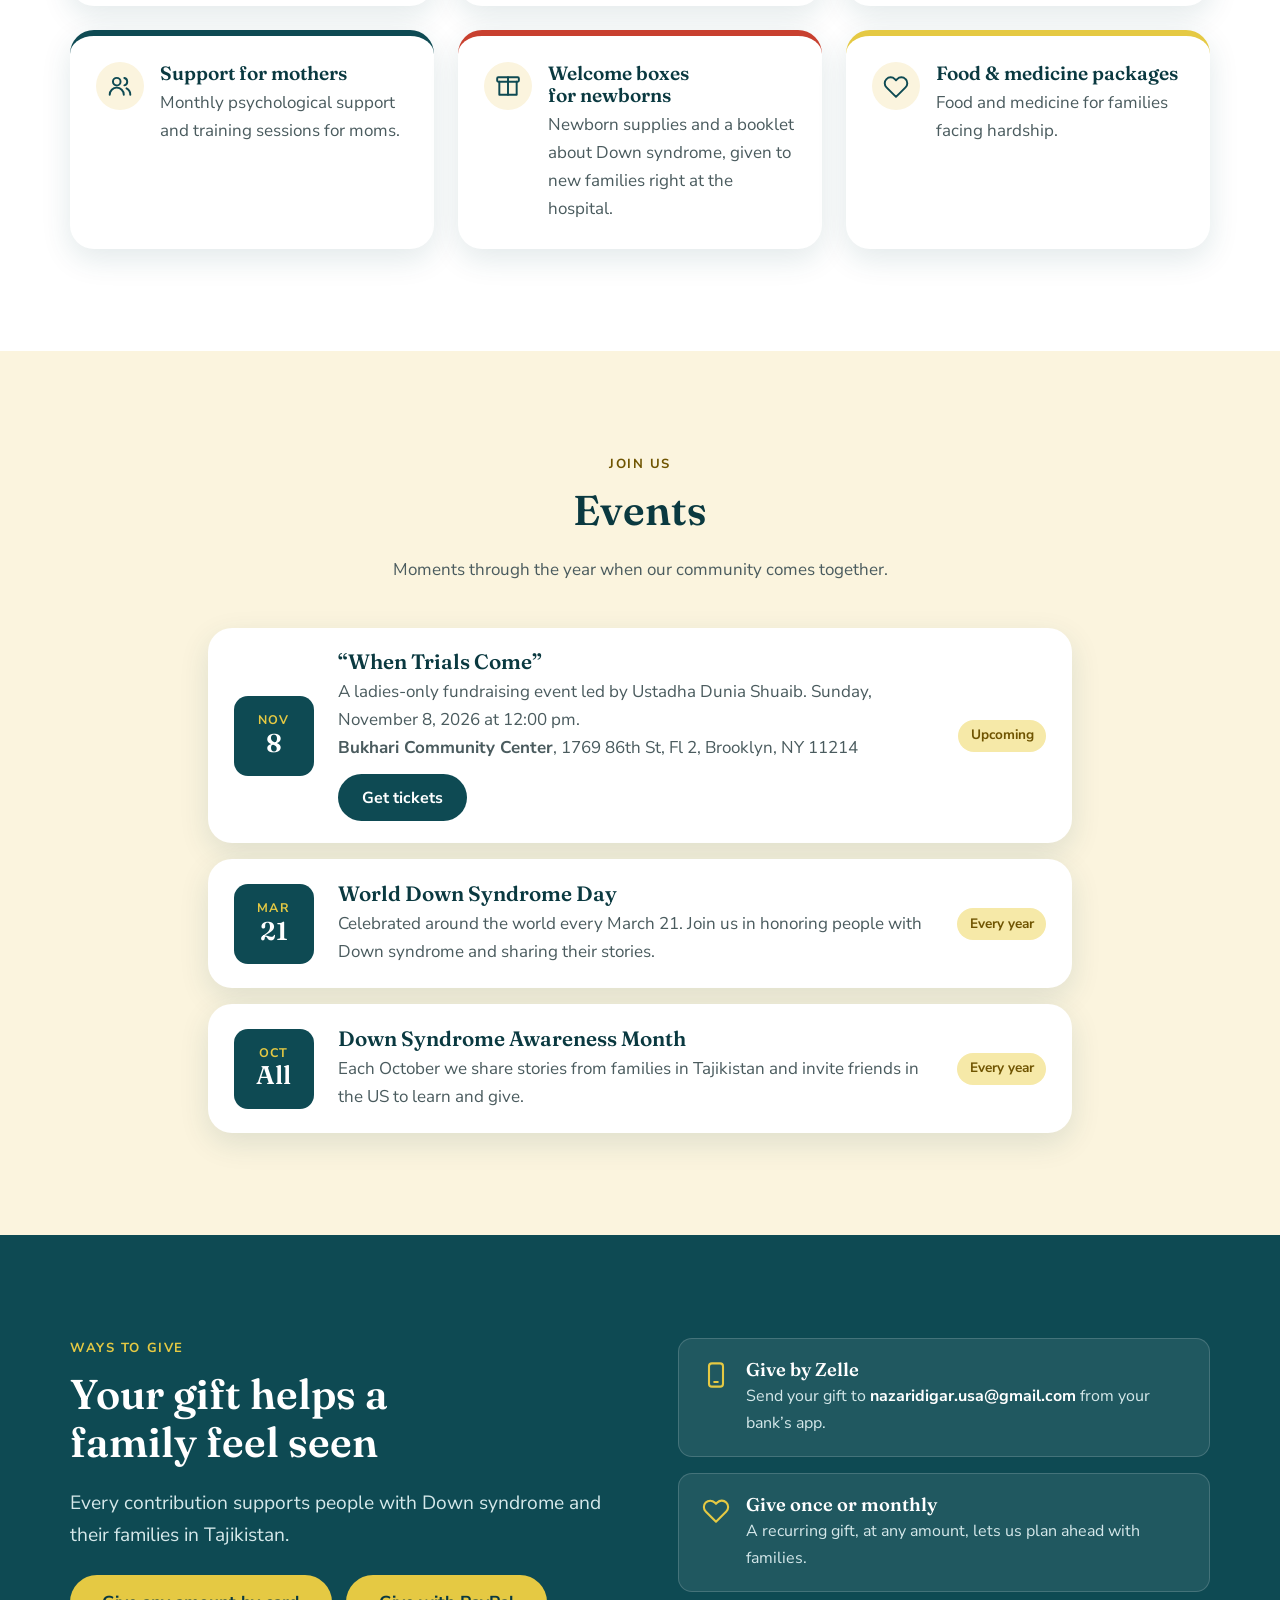
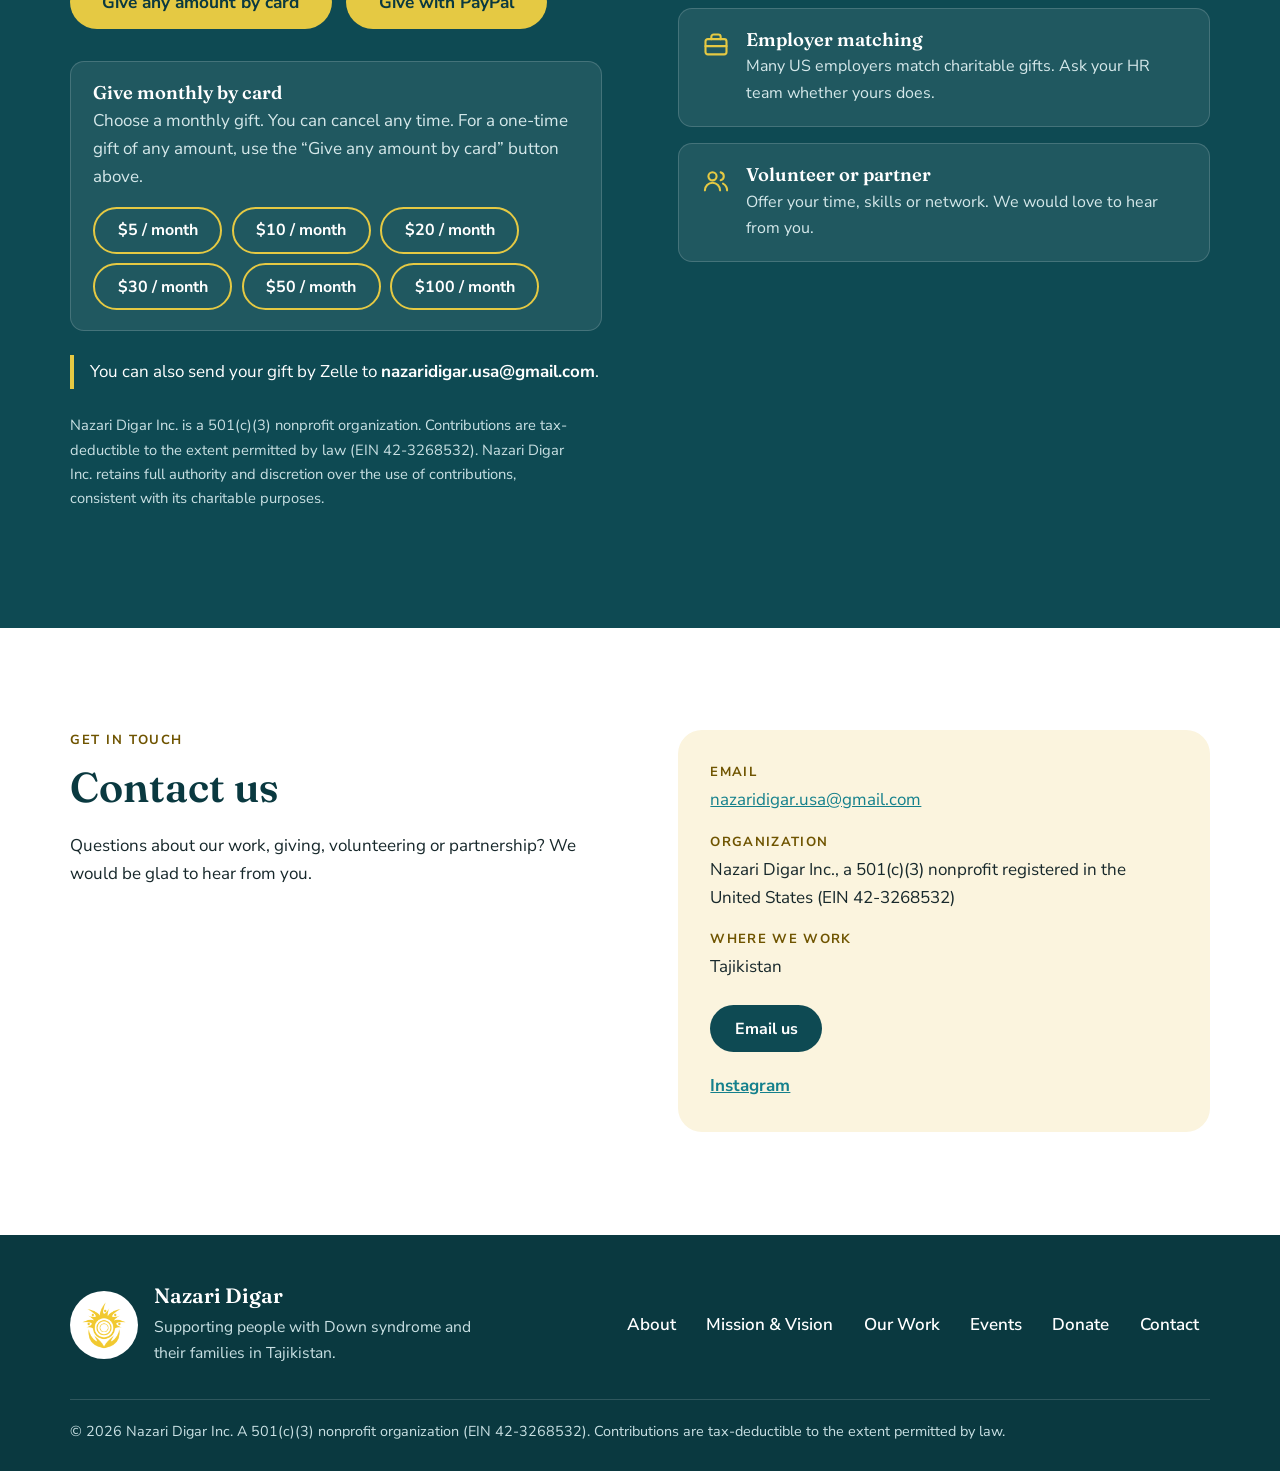
==== commit 0ff27fd7: "Add Stripe monthly tier links and clarify custom-amount button Co-Authored-By: Claude Sonnet 5.5 <no" ====
--- a/index.html
+++ b/index.html
@@ -244,9 +244,15 @@
           <p class="lead">Every contribution supports people with Down syndrome and their families in Tajikistan.</p>
 
           <div class="actions">
-            <a class="btn btn-gold btn-lg" href="#donate" data-pay="stripe" target="_blank" rel="noopener" hidden>Give by card</a>
+            <a class="btn btn-gold btn-lg" href="#donate" data-pay="stripe" target="_blank" rel="noopener" hidden>Give any amount by card</a>
             <a class="btn btn-gold btn-lg" href="#donate" data-pay="paypal" target="_blank" rel="noopener" hidden>Give with PayPal</a>
           </div>
+          <div class="monthly" id="monthly" data-monthly-wrap hidden>
+            <h3>Give monthly by card</h3>
+            <p>Choose a monthly gift. You can cancel any time. For a one-time gift of any amount, use the &ldquo;Give any amount by card&rdquo; button above.</p>
+            <div class="amount-grid" data-monthly-grid></div>
+          </div>
+
           <p class="notice">You can also send your gift by Zelle to <strong>nazaridigar.usa@gmail.com</strong>.<span data-pay-pending="stripe"> Card giving is opening soon.</span></p>
 
           <p class="fine">Nazari Digar Inc. is a 501(c)(3) nonprofit organization. Contributions are tax-deductible to the extent permitted by law <span data-ein></span>. Nazari Digar Inc. retains full authority and discretion over the use of contributions, consistent with its charitable purposes.</p>
--- a/styles.css
+++ b/styles.css
@@ -220,6 +220,12 @@
 .notice { border-left: 4px solid var(--gold); padding: 0.2rem 0 0.2rem 1rem; margin: 1.5rem 0; color: #fff; }
 .split-donate .actions { margin-top: 1.5rem; }
 .section-teal .fine { color: #c9e0e3; margin-top: 1.5rem; max-width: 34em; }
+.monthly { margin-top: 2rem; padding: 1.25rem 1.4rem; border-radius: var(--radius); background: rgba(255, 255, 255, 0.08); border: 1px solid rgba(255, 255, 255, 0.16); scroll-margin-top: calc(var(--header-h) + 16px); }
+.monthly h3 { font-size: 1.15rem; margin-bottom: 0.2rem; }
+.monthly p { margin: 0 0 1rem; color: #d5e8ea; }
+.amount-grid { display: flex; flex-wrap: wrap; gap: 0.6rem; }
+.btn-amount { background: transparent; color: #fff; border-color: var(--gold); }
+.btn-amount:hover { background: var(--gold); color: var(--teal-deep); }
 .give-list { list-style: none; padding: 0; margin: 0; display: grid; gap: 1rem; }
 .give-list li { display: flex; gap: 1rem; padding: 1.25rem 1.4rem; border-radius: var(--radius); background: rgba(255, 255, 255, 0.08); border: 1px solid rgba(255, 255, 255, 0.16); }
 .give-list svg { flex: none; color: var(--gold); margin-top: 0.15rem; }
